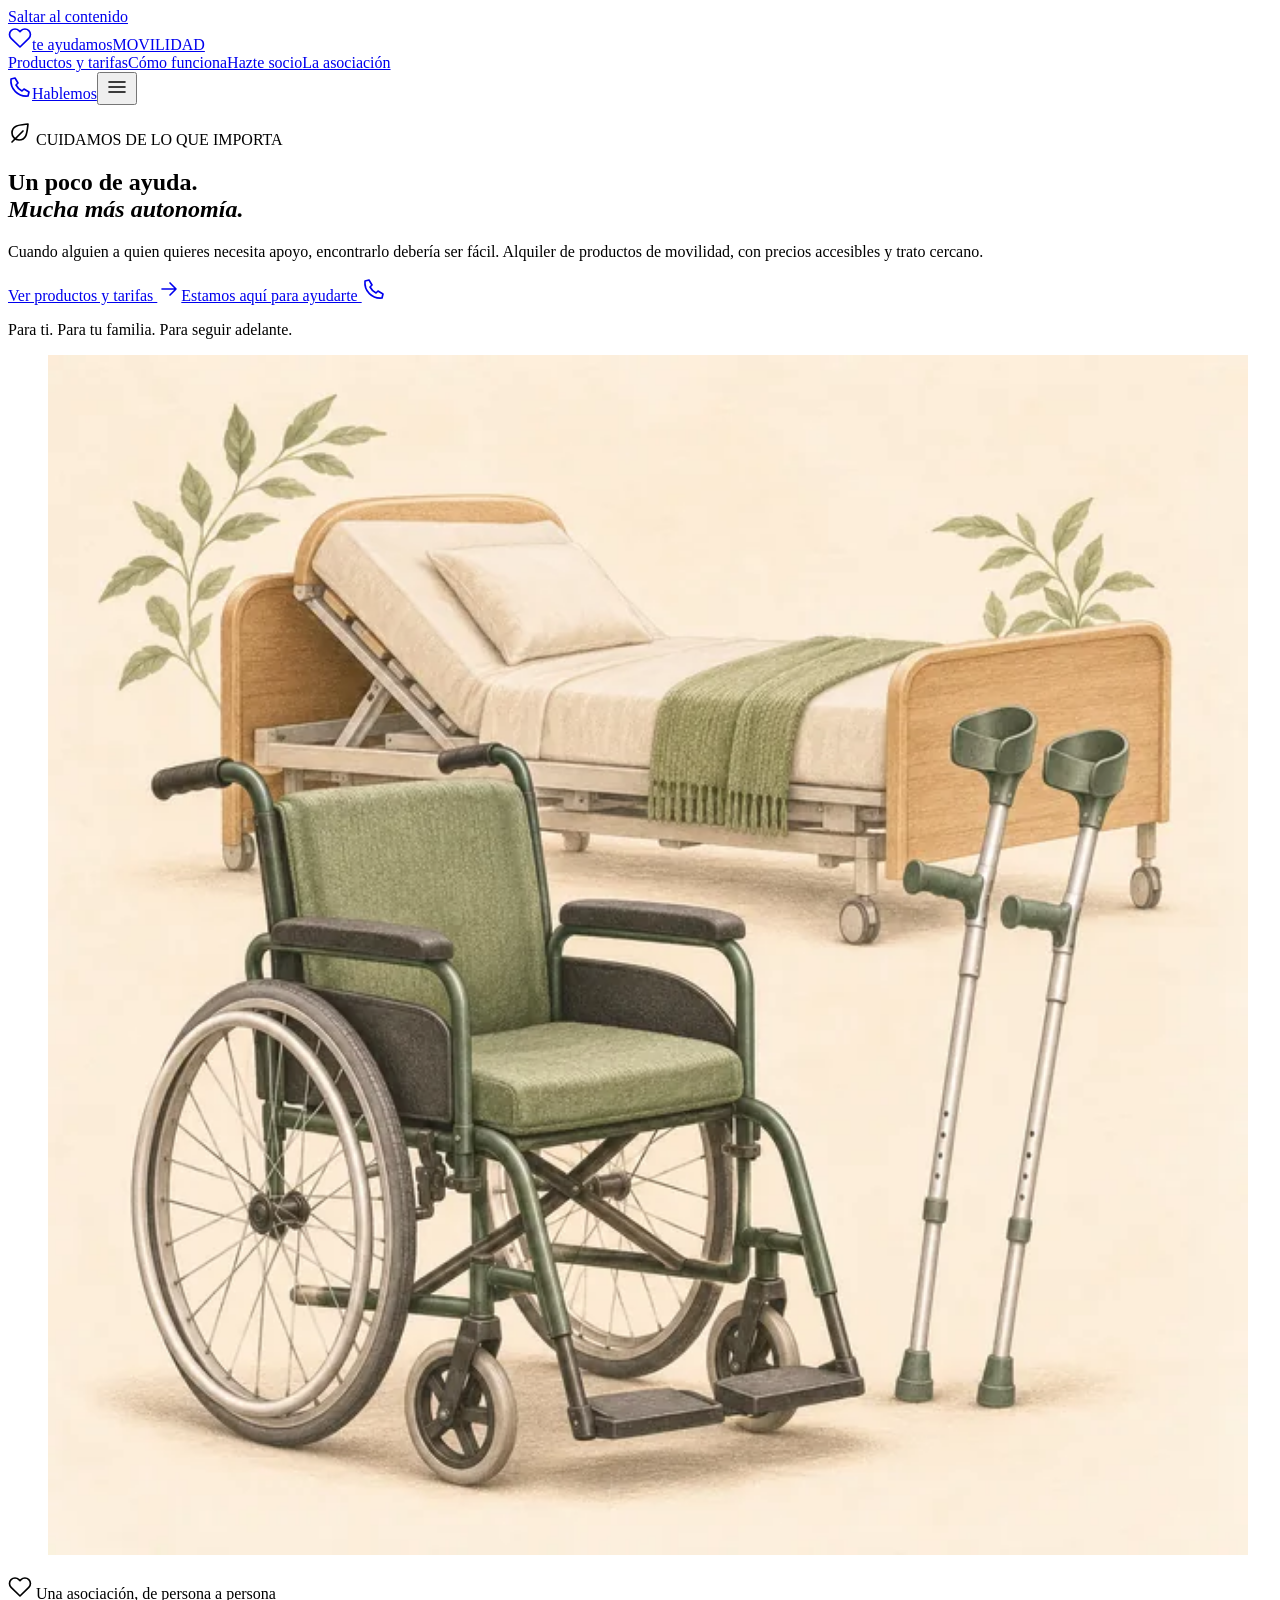
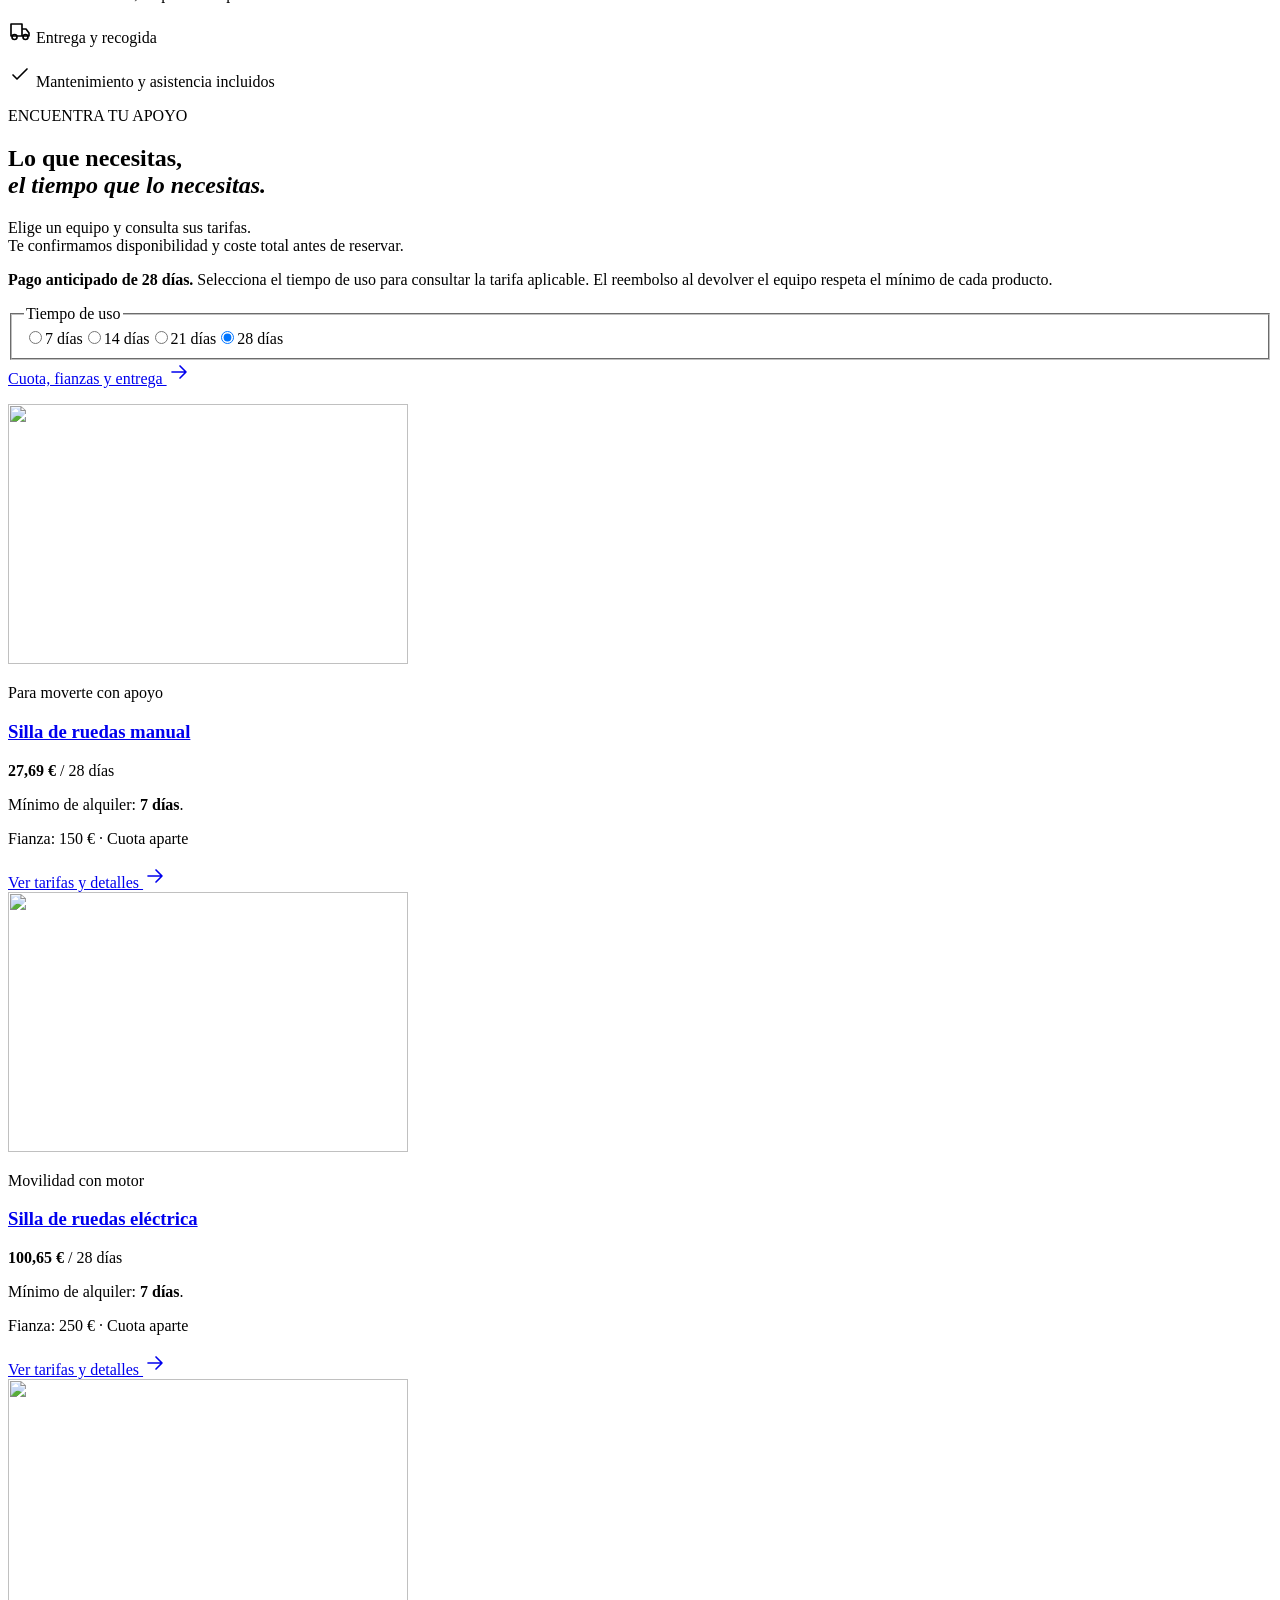
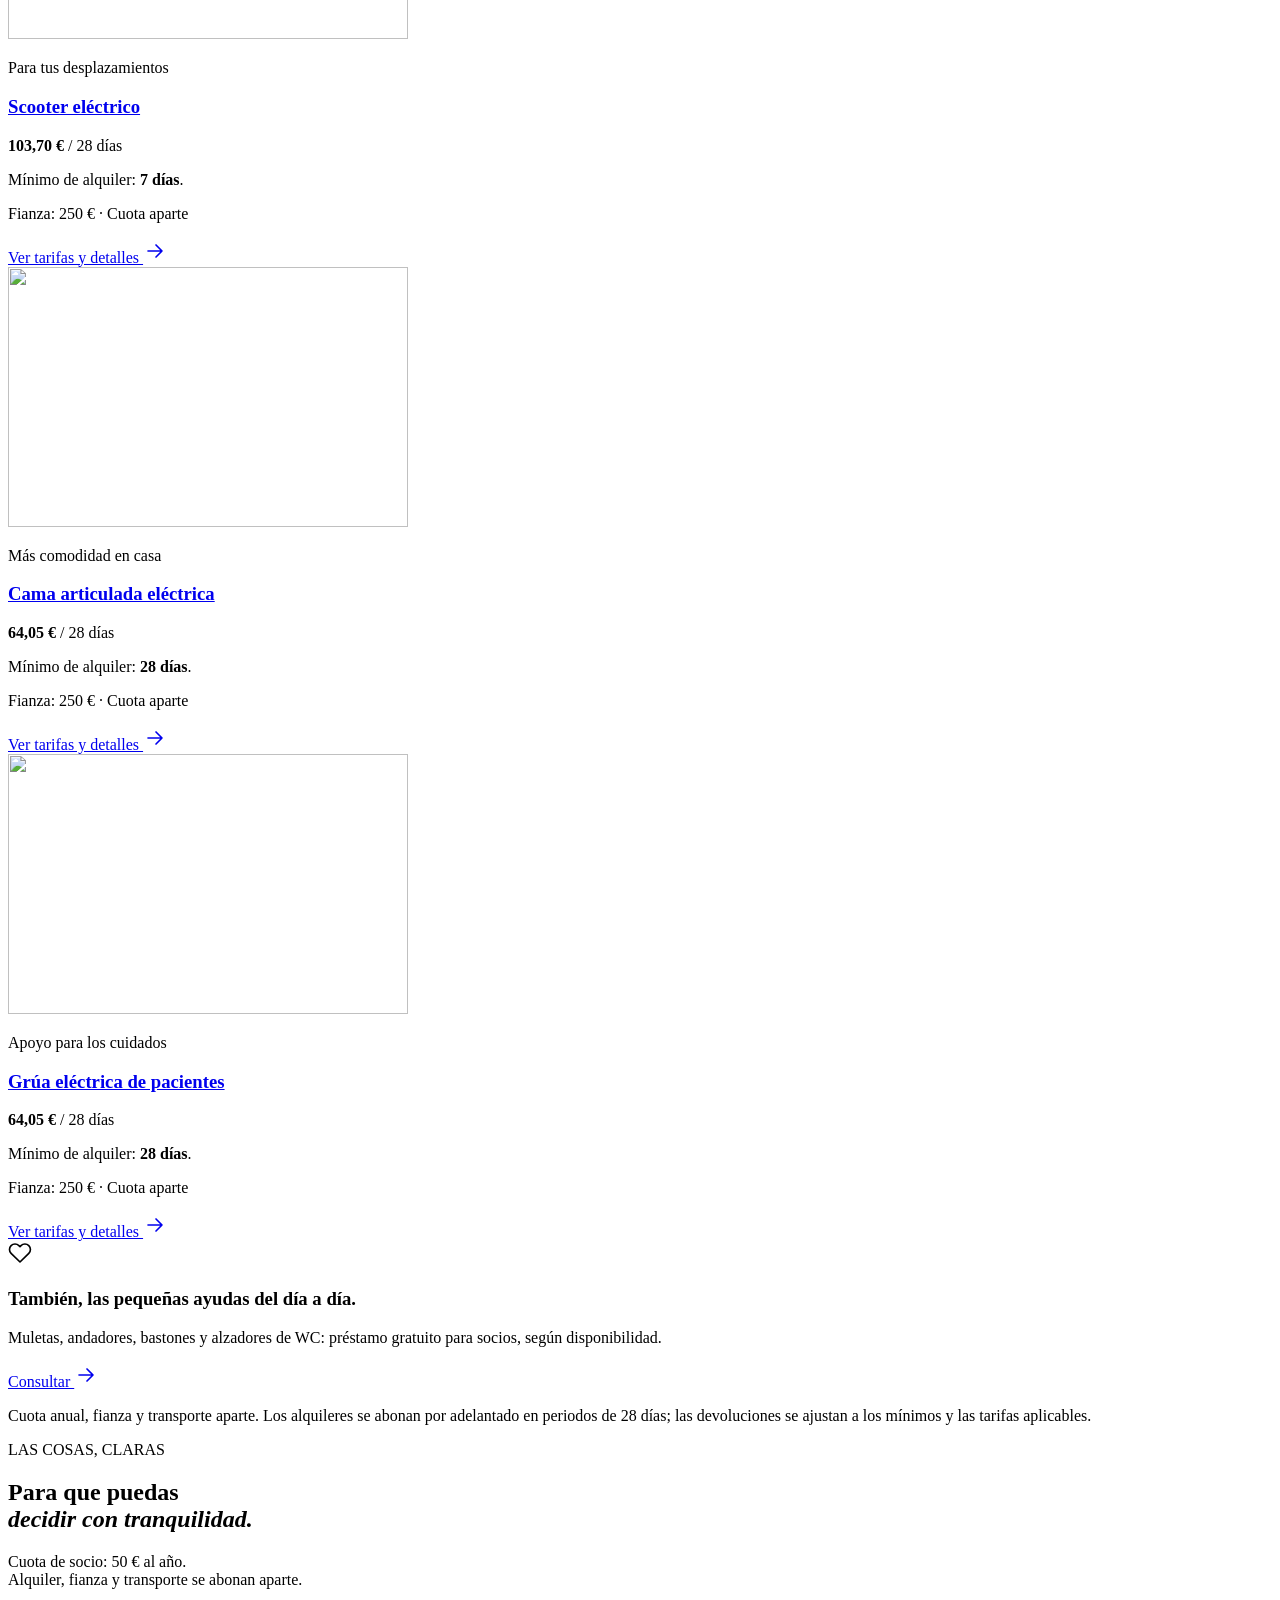
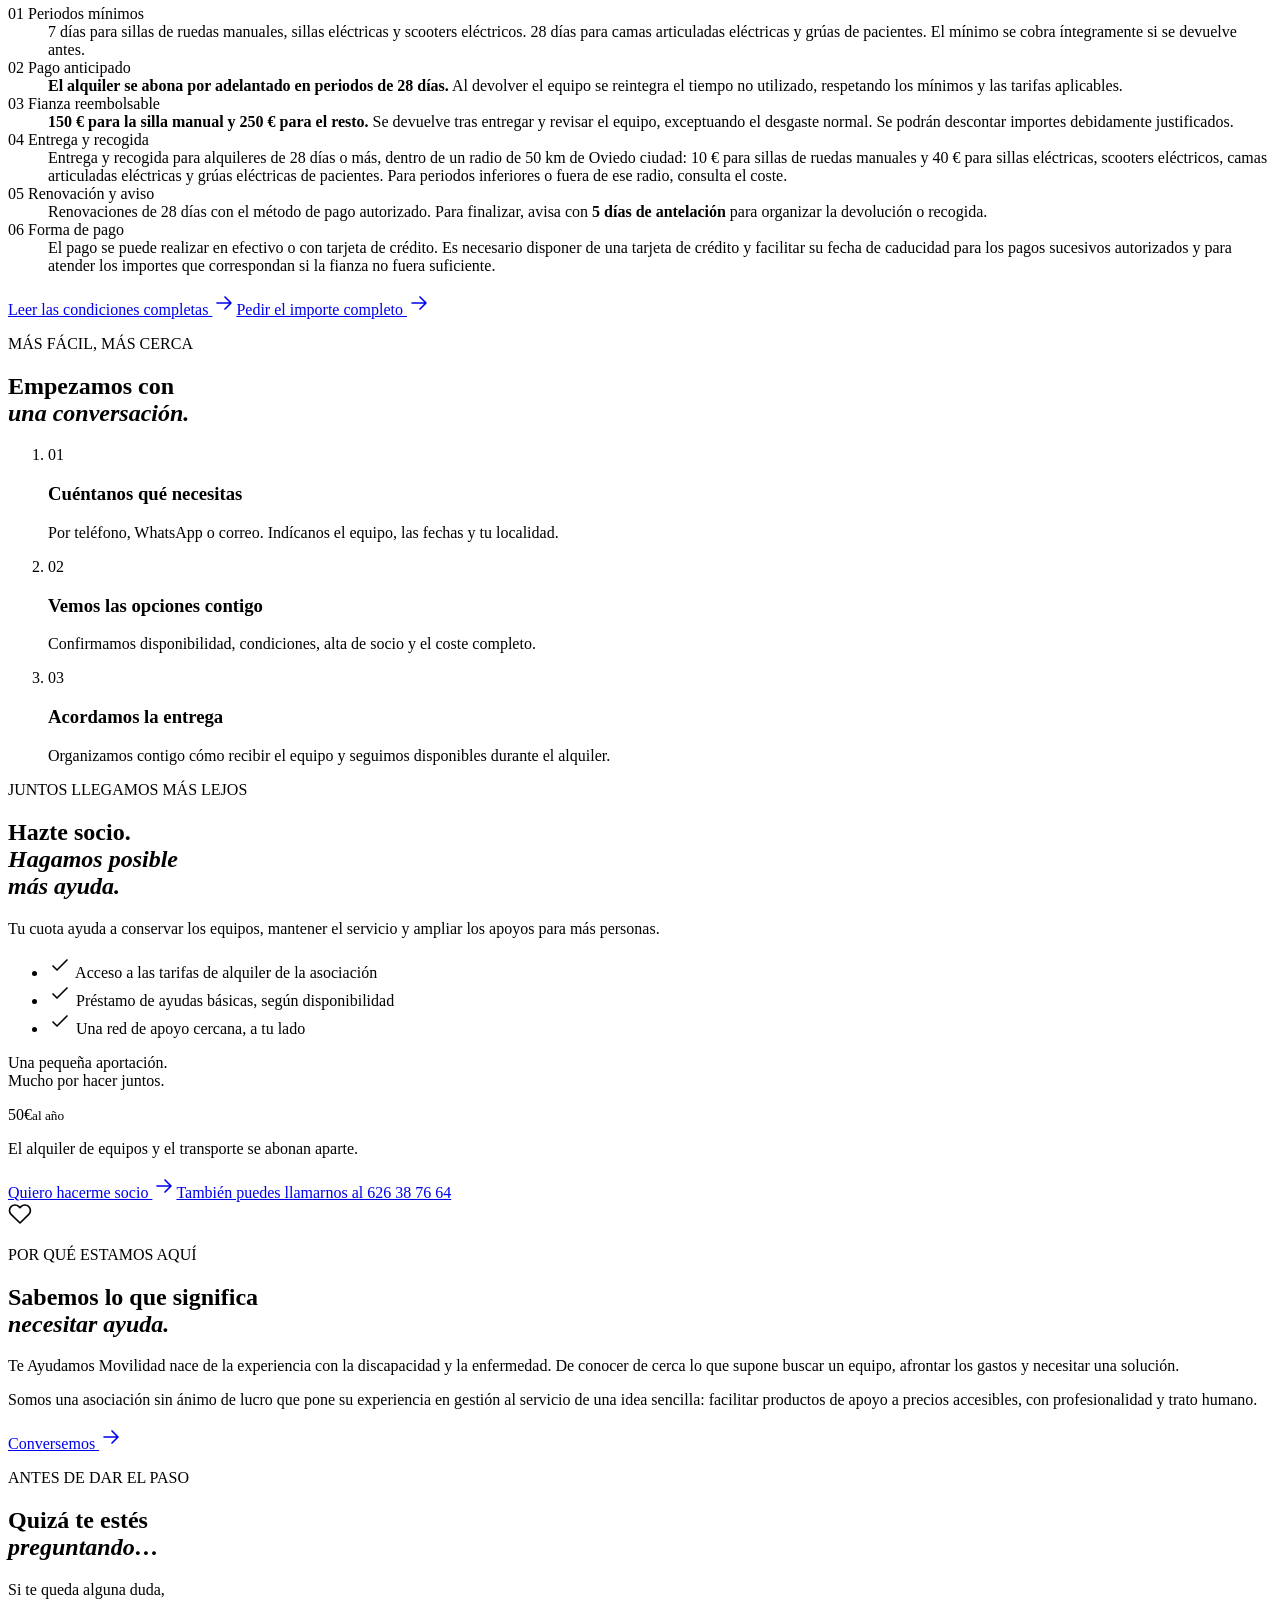
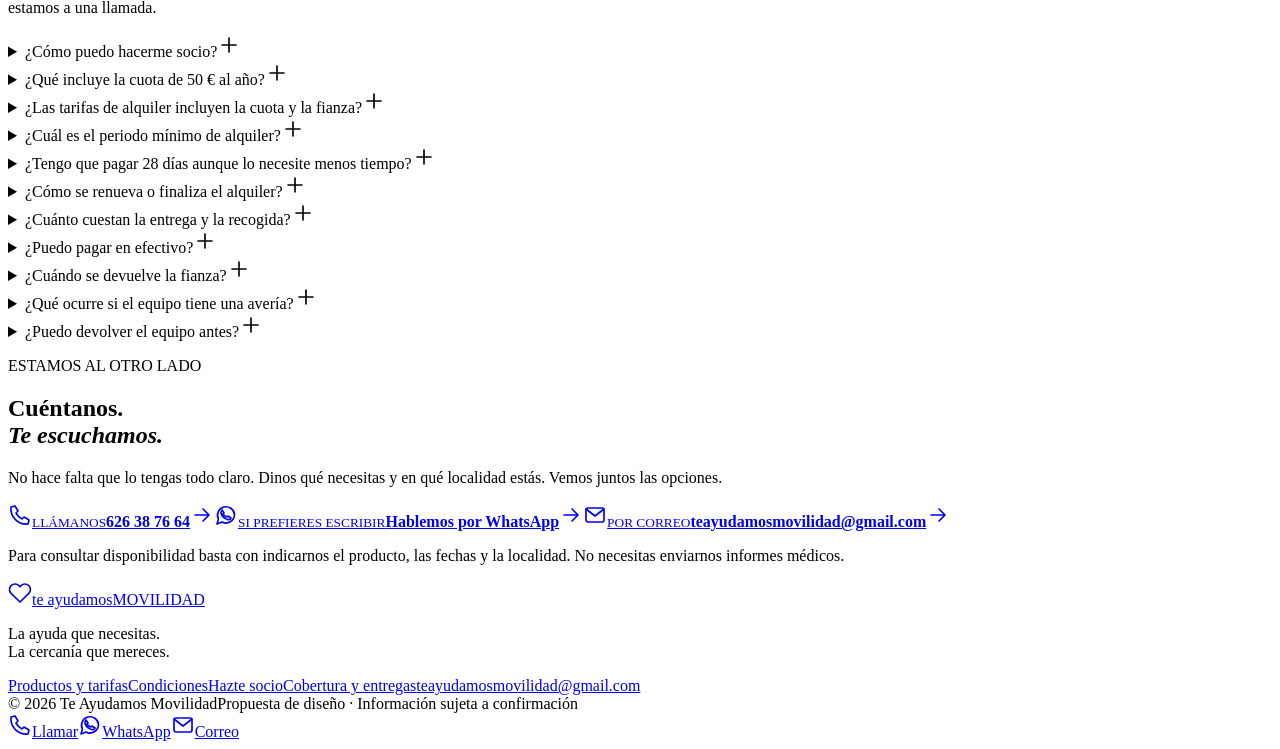
==== index.html @ fe749e63 "Publicar demo de diseño para revisión del cliente" ====
<!doctype html><html lang="es"><head><meta charset="utf-8"><meta name="viewport" content="width=device-width, initial-scale=1"><title>Alquiler de sillas de ruedas y productos de apoyo | Te Ayudamos Movilidad</title><meta name="description" content="Alquiler de sillas de ruedas, camas articuladas, scooters y grúas. Consulta tarifas, fianzas y cuota de socio. Atención por teléfono, WhatsApp y correo."><meta name="robots" content="noindex, nofollow"><meta name="theme-color" content="#214e41"><link rel="canonical" href="https://salvareyes.github.io/te-ayudamos-movilidad-demo/"><meta property="og:type" content="website"><meta property="og:locale" content="es_ES"><meta property="og:site_name" content="Te Ayudamos Movilidad"><meta property="og:title" content="Alquiler de sillas de ruedas y productos de apoyo | Te Ayudamos Movilidad"><meta property="og:description" content="Alquiler de sillas de ruedas, camas articuladas, scooters y grúas. Consulta tarifas, fianzas y cuota de socio. Atención por teléfono, WhatsApp y correo."><meta property="og:url" content="https://salvareyes.github.io/te-ayudamos-movilidad-demo/"><meta property="og:image" content="https://salvareyes.github.io/te-ayudamos-movilidad-demo/assets/apoyos-editorial.webp"><meta property="og:image:alt" content="Silla de ruedas manual junto a unas muletas y una cama articulada."><meta name="twitter:card" content="summary_large_image"><link rel="icon" href="/te-ayudamos-movilidad-demo/assets/favicon.svg" type="image/svg+xml"><link rel="preload" href="/te-ayudamos-movilidad-demo/assets/dm-sans-latin.woff2" as="font" type="font/woff2" crossorigin><link rel="stylesheet" href="/te-ayudamos-movilidad-demo/styles.css"><script type="application/ld+json">{"@context":"https://schema.org","@type":"Organization","@id":"https://salvareyes.github.io/te-ayudamos-movilidad-demo/#organizacion","name":"Te Ayudamos Movilidad","url":"https://salvareyes.github.io/te-ayudamos-movilidad-demo","telephone":"+34626387664","email":"teayudamosmovilidad@gmail.com"}</script><script src="/te-ayudamos-movilidad-demo/app.js" defer></script></head><body><a class="skip-link" href="#contenido">Saltar al contenido</a><header class="site-header"><div class="wrap header-inner"><a class="brand" href="/te-ayudamos-movilidad-demo/" aria-label="Te Ayudamos Movilidad, inicio"><span class="brand-symbol"><svg class="icon " width="24" height="24" viewBox="0 0 24 24" fill="none" stroke="currentColor" stroke-width="1.65" stroke-linecap="round" stroke-linejoin="round" aria-hidden="true"><path d="M20.8 4.6a5.5 5.5 0 0 0-7.8 0L12 5.7l-1.1-1.1a5.5 5.5 0 0 0-7.8 7.8L12 21l8.8-8.6a5.5 5.5 0 0 0 0-7.8Z"/></svg></span><span>te ayudamos<span class="brand-sub">MOVILIDAD</span></span></a><nav class="main-nav" id="menu-principal" aria-label="Navegación principal"><a href="/te-ayudamos-movilidad-demo/#tarifas">Productos y tarifas</a><a href="/te-ayudamos-movilidad-demo/#como-funciona">Cómo funciona</a><a href="/te-ayudamos-movilidad-demo/#socios">Hazte socio</a><a href="/te-ayudamos-movilidad-demo/#nosotros">La asociación</a></nav><a class="header-contact" href="tel:+34626387664" aria-label="Llamar al 626 38 76 64"><svg class="icon " width="24" height="24" viewBox="0 0 24 24" fill="none" stroke="currentColor" stroke-width="1.65" stroke-linecap="round" stroke-linejoin="round" aria-hidden="true"><path d="m7 3 3 5-2 2a14 14 0 0 0 6 6l2-2 5 3-1 4C10 22 2 14 3 4z"/></svg><span>Hablemos</span></a><button class="menu-toggle" aria-expanded="false" aria-controls="menu-principal" aria-label="Abrir menú"><svg class="icon " width="24" height="24" viewBox="0 0 24 24" fill="none" stroke="currentColor" stroke-width="1.65" stroke-linecap="round" stroke-linejoin="round" aria-hidden="true"><path d="M4 7h16M4 12h16M4 17h16"/></svg></button></div></header><main id="contenido"><section class="hero"><div class="wrap hero-inner"><div class="hero-copy"><p class="eyebrow"><svg class="icon " width="24" height="24" viewBox="0 0 24 24" fill="none" stroke="currentColor" stroke-width="1.65" stroke-linecap="round" stroke-linejoin="round" aria-hidden="true"><path d="M20 3c-1 8-1 16-9 16a7 7 0 0 1-7-7C4 4 12 4 20 3Z"/><path d="m4 21 11-11"/></svg> CUIDAMOS DE LO QUE IMPORTA</p><h1>Un poco de ayuda.<br><em>Mucha más autonomía.</em></h1><p class="hero-description">Cuando alguien a quien quieres necesita apoyo, encontrarlo debería ser fácil. Alquiler de productos de movilidad, con precios accesibles y trato cercano.</p><div class="hero-actions"><a class="button primary" href="#tarifas">Ver productos y tarifas <svg class="icon " width="24" height="24" viewBox="0 0 24 24" fill="none" stroke="currentColor" stroke-width="1.65" stroke-linecap="round" stroke-linejoin="round" aria-hidden="true"><path d="M5 12h14m-6-6 6 6-6 6"/></svg></a><a class="text-link" href="#contacto">Estamos aquí para ayudarte <svg class="icon " width="24" height="24" viewBox="0 0 24 24" fill="none" stroke="currentColor" stroke-width="1.65" stroke-linecap="round" stroke-linejoin="round" aria-hidden="true"><path d="m7 3 3 5-2 2a14 14 0 0 0 6 6l2-2 5 3-1 4C10 22 2 14 3 4z"/></svg></a></div><p class="hero-small">Para ti. Para tu familia. Para seguir adelante.</p></div><figure class="hero-figure"><img class="hero-photo hero-equipment" src="/te-ayudamos-movilidad-demo/assets/apoyos-editorial.webp" srcset="/assets/apoyos-editorial-640.webp 640w, /assets/apoyos-editorial.webp 1200w" sizes="(min-width: 900px) 46vw, 100vw" alt="Silla de ruedas manual junto a unas muletas y una cama articulada." width="1200" height="1200" fetchpriority="high"></figure></div></section><div class="trust-strip wrap"><p><svg class="icon " width="24" height="24" viewBox="0 0 24 24" fill="none" stroke="currentColor" stroke-width="1.65" stroke-linecap="round" stroke-linejoin="round" aria-hidden="true"><path d="M20.8 4.6a5.5 5.5 0 0 0-7.8 0L12 5.7l-1.1-1.1a5.5 5.5 0 0 0-7.8 7.8L12 21l8.8-8.6a5.5 5.5 0 0 0 0-7.8Z"/></svg> Una asociación, de persona a persona</p><p><svg class="icon " width="24" height="24" viewBox="0 0 24 24" fill="none" stroke="currentColor" stroke-width="1.65" stroke-linecap="round" stroke-linejoin="round" aria-hidden="true"><path d="M3 5h11v12H3zm11 5h4l3 4v3h-7"/><circle cx="6.5" cy="18" r="2.5"/><circle cx="17.5" cy="18" r="2.5"/></svg> Entrega y recogida</p><p><svg class="icon " width="24" height="24" viewBox="0 0 24 24" fill="none" stroke="currentColor" stroke-width="1.65" stroke-linecap="round" stroke-linejoin="round" aria-hidden="true"><path d="m5 12 4 4L19 6"/></svg> Mantenimiento y asistencia incluidos</p></div>
<section id="tarifas" class="catalog-section section"><div class="wrap"><div class="section-heading"><div><p class="eyebrow">ENCUENTRA TU APOYO</p><h2>Lo que necesitas,<br><em>el tiempo que lo necesitas.</em></h2></div><p>Elige un equipo y consulta sus tarifas.<br>Te confirmamos disponibilidad y coste total antes de reservar.</p></div><p class="rental-billing-notice"><strong>Pago anticipado de 28 días.</strong> Selecciona el tiempo de uso para consultar la tarifa aplicable. El reembolso al devolver el equipo respeta el mínimo de cada producto.</p><div class="pricing-tools"><fieldset class="period-picker"><legend>Tiempo de uso</legend><div class="period-options"><label><input type="radio" name="period" value="7" ><span>7 días</span></label><label><input type="radio" name="period" value="14" ><span>14 días</span></label><label><input type="radio" name="period" value="21" ><span>21 días</span></label><label><input type="radio" name="period" value="28" checked><span>28 días</span></label></div></fieldset><a href="#condiciones" class="text-link conditions-link">Cuota, fianzas y entrega <svg class="icon " width="24" height="24" viewBox="0 0 24 24" fill="none" stroke="currentColor" stroke-width="1.65" stroke-linecap="round" stroke-linejoin="round" aria-hidden="true"><path d="M5 12h14m-6-6 6 6-6 6"/></svg></a></div><p id="price-status" class="sr-only" aria-live="polite" aria-atomic="true"></p><div class="product-grid"><article class="product-card"><a class="product-image" href="/te-ayudamos-movilidad-demo/alquiler-silla-ruedas-manual/" tabindex="-1" aria-hidden="true"><img src="/te-ayudamos-movilidad-demo/assets/silla-manual.svg" alt="" width="400" height="260" loading="lazy"></a><div class="product-info"><p class="product-category">Para moverte con apoyo</p><h3><a href="/te-ayudamos-movilidad-demo/alquiler-silla-ruedas-manual/">Silla de ruedas manual</a></h3><p class="product-price"><strong data-price="alquiler-silla-ruedas-manual">27,69 €</strong><span data-period-label="alquiler-silla-ruedas-manual"> / 28 días</span></p><p class="product-advance" data-advance="alquiler-silla-ruedas-manual" hidden>Anticipo: 27,69 € por 28 días.</p><p class="product-minimum">Mínimo de alquiler: <strong>7 días</strong>.</p><p class="deposit">Fianza: 150 € <span aria-hidden="true">·</span> Cuota aparte</p><a class="product-link" href="/te-ayudamos-movilidad-demo/alquiler-silla-ruedas-manual/">Ver tarifas y detalles <svg class="icon " width="24" height="24" viewBox="0 0 24 24" fill="none" stroke="currentColor" stroke-width="1.65" stroke-linecap="round" stroke-linejoin="round" aria-hidden="true"><path d="M5 12h14m-6-6 6 6-6 6"/></svg></a></div></article><article class="product-card"><a class="product-image" href="/te-ayudamos-movilidad-demo/alquiler-silla-ruedas-electrica/" tabindex="-1" aria-hidden="true"><img src="/te-ayudamos-movilidad-demo/assets/silla-electrica.svg" alt="" width="400" height="260" loading="lazy"></a><div class="product-info"><p class="product-category">Movilidad con motor</p><h3><a href="/te-ayudamos-movilidad-demo/alquiler-silla-ruedas-electrica/">Silla de ruedas eléctrica</a></h3><p class="product-price"><strong data-price="alquiler-silla-ruedas-electrica">100,65 €</strong><span data-period-label="alquiler-silla-ruedas-electrica"> / 28 días</span></p><p class="product-advance" data-advance="alquiler-silla-ruedas-electrica" hidden>Anticipo: 100,65 € por 28 días.</p><p class="product-minimum">Mínimo de alquiler: <strong>7 días</strong>.</p><p class="deposit">Fianza: 250 € <span aria-hidden="true">·</span> Cuota aparte</p><a class="product-link" href="/te-ayudamos-movilidad-demo/alquiler-silla-ruedas-electrica/">Ver tarifas y detalles <svg class="icon " width="24" height="24" viewBox="0 0 24 24" fill="none" stroke="currentColor" stroke-width="1.65" stroke-linecap="round" stroke-linejoin="round" aria-hidden="true"><path d="M5 12h14m-6-6 6 6-6 6"/></svg></a></div></article><article class="product-card"><a class="product-image" href="/te-ayudamos-movilidad-demo/alquiler-scooter-electrico/" tabindex="-1" aria-hidden="true"><img src="/te-ayudamos-movilidad-demo/assets/scooter.svg" alt="" width="400" height="260" loading="lazy"></a><div class="product-info"><p class="product-category">Para tus desplazamientos</p><h3><a href="/te-ayudamos-movilidad-demo/alquiler-scooter-electrico/">Scooter eléctrico</a></h3><p class="product-price"><strong data-price="alquiler-scooter-electrico">103,70 €</strong><span data-period-label="alquiler-scooter-electrico"> / 28 días</span></p><p class="product-advance" data-advance="alquiler-scooter-electrico" hidden>Anticipo: 103,70 € por 28 días.</p><p class="product-minimum">Mínimo de alquiler: <strong>7 días</strong>.</p><p class="deposit">Fianza: 250 € <span aria-hidden="true">·</span> Cuota aparte</p><a class="product-link" href="/te-ayudamos-movilidad-demo/alquiler-scooter-electrico/">Ver tarifas y detalles <svg class="icon " width="24" height="24" viewBox="0 0 24 24" fill="none" stroke="currentColor" stroke-width="1.65" stroke-linecap="round" stroke-linejoin="round" aria-hidden="true"><path d="M5 12h14m-6-6 6 6-6 6"/></svg></a></div></article><article class="product-card"><a class="product-image" href="/te-ayudamos-movilidad-demo/alquiler-cama-articulada/" tabindex="-1" aria-hidden="true"><img src="/te-ayudamos-movilidad-demo/assets/cama.svg" alt="" width="400" height="260" loading="lazy"></a><div class="product-info"><p class="product-category">Más comodidad en casa</p><h3><a href="/te-ayudamos-movilidad-demo/alquiler-cama-articulada/">Cama articulada eléctrica</a></h3><p class="product-price"><strong data-price="alquiler-cama-articulada">64,05 €</strong><span data-period-label="alquiler-cama-articulada"> / 28 días</span></p><p class="product-advance" data-advance="alquiler-cama-articulada" hidden>Anticipo: 64,05 € por 28 días.</p><p class="product-minimum">Mínimo de alquiler: <strong>28 días</strong>.</p><p class="deposit">Fianza: 250 € <span aria-hidden="true">·</span> Cuota aparte</p><a class="product-link" href="/te-ayudamos-movilidad-demo/alquiler-cama-articulada/">Ver tarifas y detalles <svg class="icon " width="24" height="24" viewBox="0 0 24 24" fill="none" stroke="currentColor" stroke-width="1.65" stroke-linecap="round" stroke-linejoin="round" aria-hidden="true"><path d="M5 12h14m-6-6 6 6-6 6"/></svg></a></div></article><article class="product-card"><a class="product-image" href="/te-ayudamos-movilidad-demo/alquiler-grua-pacientes/" tabindex="-1" aria-hidden="true"><img src="/te-ayudamos-movilidad-demo/assets/grua.svg" alt="" width="400" height="260" loading="lazy"></a><div class="product-info"><p class="product-category">Apoyo para los cuidados</p><h3><a href="/te-ayudamos-movilidad-demo/alquiler-grua-pacientes/">Grúa eléctrica de pacientes</a></h3><p class="product-price"><strong data-price="alquiler-grua-pacientes">64,05 €</strong><span data-period-label="alquiler-grua-pacientes"> / 28 días</span></p><p class="product-advance" data-advance="alquiler-grua-pacientes" hidden>Anticipo: 64,05 € por 28 días.</p><p class="product-minimum">Mínimo de alquiler: <strong>28 días</strong>.</p><p class="deposit">Fianza: 250 € <span aria-hidden="true">·</span> Cuota aparte</p><a class="product-link" href="/te-ayudamos-movilidad-demo/alquiler-grua-pacientes/">Ver tarifas y detalles <svg class="icon " width="24" height="24" viewBox="0 0 24 24" fill="none" stroke="currentColor" stroke-width="1.65" stroke-linecap="round" stroke-linejoin="round" aria-hidden="true"><path d="M5 12h14m-6-6 6 6-6 6"/></svg></a></div></article></div><div class="basic-aids"><span class="basic-icon"><svg class="icon " width="24" height="24" viewBox="0 0 24 24" fill="none" stroke="currentColor" stroke-width="1.65" stroke-linecap="round" stroke-linejoin="round" aria-hidden="true"><path d="M20.8 4.6a5.5 5.5 0 0 0-7.8 0L12 5.7l-1.1-1.1a5.5 5.5 0 0 0-7.8 7.8L12 21l8.8-8.6a5.5 5.5 0 0 0 0-7.8Z"/></svg></span><div><h3>También, las pequeñas ayudas del día a día.</h3><p>Muletas, andadores, bastones y alzadores de WC: préstamo gratuito para socios, según disponibilidad.</p></div><a href="https://wa.me/34626387664?text=Hola%2C%20me%20gustar%C3%ADa%20consultar%20el%20pr%C3%A9stamo%20de%20ayudas%20b%C3%A1sicas%20para%20socios." target="_blank" rel="noopener noreferrer">Consultar <svg class="icon " width="24" height="24" viewBox="0 0 24 24" fill="none" stroke="currentColor" stroke-width="1.65" stroke-linecap="round" stroke-linejoin="round" aria-hidden="true"><path d="M5 12h14m-6-6 6 6-6 6"/></svg></a></div><p class="catalog-note">Cuota anual, fianza y transporte aparte. Los alquileres se abonan por adelantado en periodos de 28 días; las devoluciones se ajustan a los mínimos y las tarifas aplicables.</p><noscript><p class="notice">Se muestra el anticipo de 28 días. Consulta las duraciones admitidas y los mínimos en cada ficha.</p></noscript></div></section>
<section id="condiciones" class="conditions-section section"><div class="wrap"><div class="section-heading"><div><p class="eyebrow">LAS COSAS, CLARAS</p><h2>Para que puedas<br><em>decidir con tranquilidad.</em></h2></div><p>Cuota de socio: 50 € al año.<br>Alquiler, fianza y transporte se abonan aparte.</p></div><dl class="condition-list"><div><dt><span>01</span> Periodos mínimos</dt><dd>7 días para sillas de ruedas manuales, sillas eléctricas y scooters eléctricos. 28 días para camas articuladas eléctricas y grúas de pacientes. El mínimo se cobra íntegramente si se devuelve antes.</dd></div><div><dt><span>02</span> Pago anticipado</dt><dd><strong>El alquiler se abona por adelantado en periodos de 28 días.</strong> Al devolver el equipo se reintegra el tiempo no utilizado, respetando los mínimos y las tarifas aplicables.</dd></div><div><dt><span>03</span> Fianza reembolsable</dt><dd><strong>150 € para la silla manual y 250 € para el resto.</strong> Se devuelve tras entregar y revisar el equipo, exceptuando el desgaste normal. Se podrán descontar importes debidamente justificados.</dd></div><div><dt><span>04</span> Entrega y recogida</dt><dd>Entrega y recogida para alquileres de 28 días o más, dentro de un radio de 50 km de Oviedo ciudad: 10 € para sillas de ruedas manuales y 40 € para sillas eléctricas, scooters eléctricos, camas articuladas eléctricas y grúas eléctricas de pacientes. Para periodos inferiores o fuera de ese radio, consulta el coste.</dd></div><div><dt><span>05</span> Renovación y aviso</dt><dd>Renovaciones de 28 días con el método de pago autorizado. Para finalizar, avisa con <strong>5 días de antelación</strong> para organizar la devolución o recogida.</dd></div><div><dt><span>06</span> Forma de pago</dt><dd>El pago se puede realizar en efectivo o con tarjeta de crédito. Es necesario disponer de una tarjeta de crédito y facilitar su fecha de caducidad para los pagos sucesivos autorizados y para atender los importes que correspondan si la fianza no fuera suficiente.</dd></div></dl><div class="conditions-actions"><a class="button primary" href="/te-ayudamos-movilidad-demo/condiciones-de-alquiler/">Leer las condiciones completas <svg class="icon " width="24" height="24" viewBox="0 0 24 24" fill="none" stroke="currentColor" stroke-width="1.65" stroke-linecap="round" stroke-linejoin="round" aria-hidden="true"><path d="M5 12h14m-6-6 6 6-6 6"/></svg></a><a class="text-link" href="https://wa.me/34626387664?text=Hola%2C%20quisiera%20conocer%20el%20coste%20total%20del%20alquiler%2C%20incluyendo%20anticipo%2C%20cuota%2C%20fianza%20y%20transporte." target="_blank" rel="noopener noreferrer">Pedir el importe completo <svg class="icon " width="24" height="24" viewBox="0 0 24 24" fill="none" stroke="currentColor" stroke-width="1.65" stroke-linecap="round" stroke-linejoin="round" aria-hidden="true"><path d="M5 12h14m-6-6 6 6-6 6"/></svg></a></div></div></section>
<section id="como-funciona" class="steps-section section"><div class="wrap"><p class="eyebrow">MÁS FÁCIL, MÁS CERCA</p><h2>Empezamos con<br><em>una conversación.</em></h2><ol class="steps-grid"><li><span class="step-number">01</span><h3>Cuéntanos qué necesitas</h3><p>Por teléfono, WhatsApp o correo. Indícanos el equipo, las fechas y tu localidad.</p></li><li><span class="step-number">02</span><h3>Vemos las opciones contigo</h3><p>Confirmamos disponibilidad, condiciones, alta de socio y el coste completo.</p></li><li><span class="step-number">03</span><h3>Acordamos la entrega</h3><p>Organizamos contigo cómo recibir el equipo y seguimos disponibles durante el alquiler.</p></li></ol></div></section>
<section id="socios" class="membership-section section"><div class="wrap membership-inner"><div class="membership-copy"><p class="eyebrow">JUNTOS LLEGAMOS MÁS LEJOS</p><h2>Hazte socio.<br><em>Hagamos posible<br>más ayuda.</em></h2><p>Tu cuota ayuda a conservar los equipos, mantener el servicio y ampliar los apoyos para más personas.</p><ul class="check-list"><li><svg class="icon " width="24" height="24" viewBox="0 0 24 24" fill="none" stroke="currentColor" stroke-width="1.65" stroke-linecap="round" stroke-linejoin="round" aria-hidden="true"><path d="m5 12 4 4L19 6"/></svg> Acceso a las tarifas de alquiler de la asociación</li><li><svg class="icon " width="24" height="24" viewBox="0 0 24 24" fill="none" stroke="currentColor" stroke-width="1.65" stroke-linecap="round" stroke-linejoin="round" aria-hidden="true"><path d="m5 12 4 4L19 6"/></svg> Préstamo de ayudas básicas, según disponibilidad</li><li><svg class="icon " width="24" height="24" viewBox="0 0 24 24" fill="none" stroke="currentColor" stroke-width="1.65" stroke-linecap="round" stroke-linejoin="round" aria-hidden="true"><path d="m5 12 4 4L19 6"/></svg> Una red de apoyo cercana, a tu lado</li></ul></div><div class="membership-card"><p>Una pequeña aportación.<br>Mucho por hacer juntos.</p><div class="membership-price">50<span>€</span><small>al año</small></div><p>El alquiler de equipos y el transporte se abonan aparte.</p><a class="button primary" href="https://wa.me/34626387664?text=Hola%2C%20me%20gustar%C3%ADa%20hacerme%20socio%20de%20Te%20Ayudamos%20Movilidad.%20%C2%BFPod%C3%A9is%20explicarme%20c%C3%B3mo%20darme%20de%20alta%3F" target="_blank" rel="noopener noreferrer">Quiero hacerme socio <svg class="icon " width="24" height="24" viewBox="0 0 24 24" fill="none" stroke="currentColor" stroke-width="1.65" stroke-linecap="round" stroke-linejoin="round" aria-hidden="true"><path d="M5 12h14m-6-6 6 6-6 6"/></svg></a><a class="membership-call" href="tel:+34626387664">También puedes llamarnos al 626 38 76 64</a></div></div></section>
<section id="nosotros" class="about-section section"><div class="wrap about-inner"><div class="about-mark" aria-hidden="true"><svg class="icon " width="24" height="24" viewBox="0 0 24 24" fill="none" stroke="currentColor" stroke-width="1.65" stroke-linecap="round" stroke-linejoin="round" aria-hidden="true"><path d="M20.8 4.6a5.5 5.5 0 0 0-7.8 0L12 5.7l-1.1-1.1a5.5 5.5 0 0 0-7.8 7.8L12 21l8.8-8.6a5.5 5.5 0 0 0 0-7.8Z"/></svg></div><div><p class="eyebrow">POR QUÉ ESTAMOS AQUÍ</p><h2>Sabemos lo que significa<br><em>necesitar ayuda.</em></h2><p>Te Ayudamos Movilidad nace de la experiencia con la discapacidad y la enfermedad. De conocer de cerca lo que supone buscar un equipo, afrontar los gastos y necesitar una solución.</p><p>Somos una asociación sin ánimo de lucro que pone su experiencia en gestión al servicio de una idea sencilla: facilitar productos de apoyo a precios accesibles, con profesionalidad y trato humano.</p><a class="text-link" href="#contacto">Conversemos <svg class="icon " width="24" height="24" viewBox="0 0 24 24" fill="none" stroke="currentColor" stroke-width="1.65" stroke-linecap="round" stroke-linejoin="round" aria-hidden="true"><path d="M5 12h14m-6-6 6 6-6 6"/></svg></a></div></div></section>
<section class="faq-section section" id="preguntas"><div class="wrap faq-inner"><div><p class="eyebrow">ANTES DE DAR EL PASO</p><h2>Quizá te estés<br><em>preguntando…</em></h2><p>Si te queda alguna duda,<br>estamos a una llamada.</p></div><div class="faq-list"><details><summary>¿Cómo puedo hacerme socio?<svg class="icon " width="24" height="24" viewBox="0 0 24 24" fill="none" stroke="currentColor" stroke-width="1.65" stroke-linecap="round" stroke-linejoin="round" aria-hidden="true"><path d="M12 5v14M5 12h14"/></svg></summary><p>Llámanos, escríbenos por WhatsApp o envíanos un correo. Te explicaremos los pasos para darte de alta. La cuota publicada es de 50 € al año. El alta y el alquiler se gestionan directamente con la asociación.</p></details><details><summary>¿Qué incluye la cuota de 50 € al año?<svg class="icon " width="24" height="24" viewBox="0 0 24 24" fill="none" stroke="currentColor" stroke-width="1.65" stroke-linecap="round" stroke-linejoin="round" aria-hidden="true"><path d="M12 5v14M5 12h14"/></svg></summary><p>Permite acceder al alquiler con las tarifas de la asociación y al préstamo gratuito de ayudas básicas, como muletas, andadores, bastones y alzadores de WC, según disponibilidad. El alquiler de los equipos del catálogo se abona aparte.</p></details><details><summary>¿Las tarifas de alquiler incluyen la cuota y la fianza?<svg class="icon " width="24" height="24" viewBox="0 0 24 24" fill="none" stroke="currentColor" stroke-width="1.65" stroke-linecap="round" stroke-linejoin="round" aria-hidden="true"><path d="M12 5v14M5 12h14"/></svg></summary><p>No. La cuota anual de socio, el alquiler y la fianza son conceptos separados. La entrega y la recogida también pueden tener coste. Pide el importe completo antes de confirmar.</p></details><details><summary>¿Cuál es el periodo mínimo de alquiler?<svg class="icon " width="24" height="24" viewBox="0 0 24 24" fill="none" stroke="currentColor" stroke-width="1.65" stroke-linecap="round" stroke-linejoin="round" aria-hidden="true"><path d="M12 5v14M5 12h14"/></svg></summary><p>Sillas de ruedas manuales, sillas eléctricas y scooters eléctricos: 7 días. Camas articuladas eléctricas y grúas de pacientes: 28 días. Si devuelves el equipo antes, el periodo mínimo se cobra íntegramente.</p></details><details><summary>¿Tengo que pagar 28 días aunque lo necesite menos tiempo?<svg class="icon " width="24" height="24" viewBox="0 0 24 24" fill="none" stroke="currentColor" stroke-width="1.65" stroke-linecap="round" stroke-linejoin="round" aria-hidden="true"><path d="M12 5v14M5 12h14"/></svg></summary><p>Todos los alquileres se abonan por adelantado en periodos de 28 días. Si el equipo se devuelve antes de finalizar el periodo abonado, se reintegrará el importe correspondiente al tiempo no utilizado, respetando siempre el periodo mínimo de alquiler y las tarifas aplicables. Así pagas por el tiempo de utilización, con el mínimo establecido para cada equipo.</p></details><details><summary>¿Cómo se renueva o finaliza el alquiler?<svg class="icon " width="24" height="24" viewBox="0 0 24 24" fill="none" stroke="currentColor" stroke-width="1.65" stroke-linecap="round" stroke-linejoin="round" aria-hidden="true"><path d="M12 5v14M5 12h14"/></svg></summary><p>El alquiler se puede renovar por periodos sucesivos de 28 días. Si deseas finalizarlo, avisa a la asociación con 5 días de antelación para organizar la devolución o recogida. Si continúa, se cobra otro periodo mediante el método de pago que hayas autorizado.</p></details><details><summary>¿Cuánto cuestan la entrega y la recogida?<svg class="icon " width="24" height="24" viewBox="0 0 24 24" fill="none" stroke="currentColor" stroke-width="1.65" stroke-linecap="round" stroke-linejoin="round" aria-hidden="true"><path d="M12 5v14M5 12h14"/></svg></summary><p>Para alquileres de 28 días o más, dentro de un radio de 50 km de Oviedo ciudad: 10 € para la silla manual y 40 € para sillas eléctricas, scooters eléctricos, camas articuladas eléctricas y grúas eléctricas. Para periodos inferiores o fuera de ese radio, consulta el coste.</p></details><details><summary>¿Puedo pagar en efectivo?<svg class="icon " width="24" height="24" viewBox="0 0 24 24" fill="none" stroke="currentColor" stroke-width="1.65" stroke-linecap="round" stroke-linejoin="round" aria-hidden="true"><path d="M12 5v14M5 12h14"/></svg></summary><p>El pago se puede realizar en efectivo o con tarjeta de crédito. Es necesario disponer de una tarjeta de crédito y facilitar su fecha de caducidad para los pagos sucesivos autorizados y para atender los importes que correspondan si la fianza no fuera suficiente. El alta y los pagos se gestionan directamente con la asociación.</p></details><details><summary>¿Cuándo se devuelve la fianza?<svg class="icon " width="24" height="24" viewBox="0 0 24 24" fill="none" stroke="currentColor" stroke-width="1.65" stroke-linecap="round" stroke-linejoin="round" aria-hidden="true"><path d="M12 5v14M5 12h14"/></svg></summary><p>La fianza se devolverá una vez entregado y revisado el equipo, siempre que se encuentre en las mismas condiciones en las que fue cedido, exceptuando el desgaste normal derivado de su uso. En caso de daños, pérdida, falta de devolución o incumplimiento de las condiciones, la asociación podrá aplicar la fianza a los importes debidamente justificados, sin perjuicio de otras responsabilidades que pudieran corresponder. El importe correspondiente se abonará en la tarjeta de crédito necesaria para poder alquilar equipos.</p></details><details><summary>¿Qué ocurre si el equipo tiene una avería?<svg class="icon " width="24" height="24" viewBox="0 0 24 24" fill="none" stroke="currentColor" stroke-width="1.65" stroke-linecap="round" stroke-linejoin="round" aria-hidden="true"><path d="M12 5v14M5 12h14"/></svg></summary><p>El alquiler incluye mantenimiento, asistencia técnica y reparación de averías durante el periodo contratado. Si no es posible reparar el equipo, la asociación gestiona su sustitución por otro adecuado. Contacta para comunicar cualquier incidencia.</p></details><details><summary>¿Puedo devolver el equipo antes?<svg class="icon " width="24" height="24" viewBox="0 0 24 24" fill="none" stroke="currentColor" stroke-width="1.65" stroke-linecap="round" stroke-linejoin="round" aria-hidden="true"><path d="M12 5v14M5 12h14"/></svg></summary><p>Si el equipo se devuelve antes de finalizar el periodo abonado, se reintegrará el importe correspondiente al tiempo no utilizado, respetando siempre el periodo mínimo de alquiler y las tarifas aplicables. Si lo devuelves antes del mínimo, ese periodo se cobra íntegramente. La misma regla se aplica a las devoluciones dentro de una renovación.</p></details></div></div></section><section id="contacto" class="contact-section section"><div class="wrap contact-inner"><div><p class="eyebrow">ESTAMOS AL OTRO LADO</p><h2>Cuéntanos.<br><em>Te escuchamos.</em></h2><p>No hace falta que lo tengas todo claro. Dinos qué necesitas y en qué localidad estás. Vemos juntos las opciones.</p></div><div class="contact-options"><a class="contact-option" href="tel:+34626387664"><span class="contact-icon"><svg class="icon " width="24" height="24" viewBox="0 0 24 24" fill="none" stroke="currentColor" stroke-width="1.65" stroke-linecap="round" stroke-linejoin="round" aria-hidden="true"><path d="m7 3 3 5-2 2a14 14 0 0 0 6 6l2-2 5 3-1 4C10 22 2 14 3 4z"/></svg></span><span><small>LLÁMANOS</small><strong>626 38 76 64</strong></span><svg class="icon " width="24" height="24" viewBox="0 0 24 24" fill="none" stroke="currentColor" stroke-width="1.65" stroke-linecap="round" stroke-linejoin="round" aria-hidden="true"><path d="M5 12h14m-6-6 6 6-6 6"/></svg></a><a class="contact-option" href="https://wa.me/34626387664?text=Hola%2C%20me%20gustar%C3%ADa%20recibir%20informaci%C3%B3n%20sobre%20los%20productos%20de%20Te%20Ayudamos%20Movilidad." target="_blank" rel="noopener noreferrer"><span class="contact-icon"><svg class="icon " width="24" height="24" viewBox="0 0 24 24" fill="none" stroke="currentColor" stroke-width="1.65" stroke-linecap="round" stroke-linejoin="round" aria-hidden="true"><path d="M20.5 11.6A8.5 8.5 0 0 1 8 19l-5 2 1.4-5A8.5 8.5 0 1 1 20.5 11.6Z"/><path d="m8 7 2 3-1 1a9 9 0 0 0 4 3l1-1 3 2c-1 4-9 0-10-5 0-2 1-3 1-3Z"/></svg></span><span><small>SI PREFIERES ESCRIBIR</small><strong>Hablemos por WhatsApp</strong></span><svg class="icon " width="24" height="24" viewBox="0 0 24 24" fill="none" stroke="currentColor" stroke-width="1.65" stroke-linecap="round" stroke-linejoin="round" aria-hidden="true"><path d="M5 12h14m-6-6 6 6-6 6"/></svg></a><a class="contact-option email-option" href="mailto:teayudamosmovilidad@gmail.com?subject=Informaci%C3%B3n%20sobre%20Te%20Ayudamos%20Movilidad"><span class="contact-icon"><svg class="icon " width="24" height="24" viewBox="0 0 24 24" fill="none" stroke="currentColor" stroke-width="1.65" stroke-linecap="round" stroke-linejoin="round" aria-hidden="true"><rect x="3" y="5" width="18" height="14" rx="2"/><path d="m3 6 9 7 9-7"/></svg></span><span><small>POR CORREO</small><strong>teayudamosmovilidad@gmail.com</strong></span><svg class="icon " width="24" height="24" viewBox="0 0 24 24" fill="none" stroke="currentColor" stroke-width="1.65" stroke-linecap="round" stroke-linejoin="round" aria-hidden="true"><path d="M5 12h14m-6-6 6 6-6 6"/></svg></a><p class="contact-note">Para consultar disponibilidad basta con indicarnos el producto, las fechas y la localidad. No necesitas enviarnos informes médicos.</p></div></div></section></main><footer class="site-footer"><div class="wrap footer-main"><div><a class="brand" href="/te-ayudamos-movilidad-demo/" aria-label="Te Ayudamos Movilidad, inicio"><span class="brand-symbol"><svg class="icon " width="24" height="24" viewBox="0 0 24 24" fill="none" stroke="currentColor" stroke-width="1.65" stroke-linecap="round" stroke-linejoin="round" aria-hidden="true"><path d="M20.8 4.6a5.5 5.5 0 0 0-7.8 0L12 5.7l-1.1-1.1a5.5 5.5 0 0 0-7.8 7.8L12 21l8.8-8.6a5.5 5.5 0 0 0 0-7.8Z"/></svg></span><span>te ayudamos<span class="brand-sub">MOVILIDAD</span></span></a><p>La ayuda que necesitas.<br>La cercanía que mereces.</p></div><div class="footer-links"><a href="/te-ayudamos-movilidad-demo/#tarifas">Productos y tarifas</a><a href="/te-ayudamos-movilidad-demo/condiciones-de-alquiler/">Condiciones</a><a href="/te-ayudamos-movilidad-demo/#socios">Hazte socio</a><a href="/te-ayudamos-movilidad-demo/asturias/">Cobertura y entregas</a><a href="mailto:teayudamosmovilidad@gmail.com">teayudamosmovilidad@gmail.com</a></div></div><div class="wrap footer-bottom"><span>© 2026 Te Ayudamos Movilidad</span><span>Propuesta de diseño · Información sujeta a confirmación</span></div></footer><nav class="mobile-contact" aria-label="Contacto rápido"><a href="tel:+34626387664"><svg class="icon " width="24" height="24" viewBox="0 0 24 24" fill="none" stroke="currentColor" stroke-width="1.65" stroke-linecap="round" stroke-linejoin="round" aria-hidden="true"><path d="m7 3 3 5-2 2a14 14 0 0 0 6 6l2-2 5 3-1 4C10 22 2 14 3 4z"/></svg><span>Llamar</span></a><a href="https://wa.me/34626387664?text=Hola%2C%20me%20gustar%C3%ADa%20recibir%20informaci%C3%B3n%20sobre%20los%20productos%20de%20Te%20Ayudamos%20Movilidad." target="_blank" rel="noopener noreferrer"><svg class="icon " width="24" height="24" viewBox="0 0 24 24" fill="none" stroke="currentColor" stroke-width="1.65" stroke-linecap="round" stroke-linejoin="round" aria-hidden="true"><path d="M20.5 11.6A8.5 8.5 0 0 1 8 19l-5 2 1.4-5A8.5 8.5 0 1 1 20.5 11.6Z"/><path d="m8 7 2 3-1 1a9 9 0 0 0 4 3l1-1 3 2c-1 4-9 0-10-5 0-2 1-3 1-3Z"/></svg><span>WhatsApp</span></a><a href="mailto:teayudamosmovilidad@gmail.com?subject=Informaci%C3%B3n%20sobre%20Te%20Ayudamos%20Movilidad"><svg class="icon " width="24" height="24" viewBox="0 0 24 24" fill="none" stroke="currentColor" stroke-width="1.65" stroke-linecap="round" stroke-linejoin="round" aria-hidden="true"><rect x="3" y="5" width="18" height="14" rx="2"/><path d="m3 6 9 7 9-7"/></svg><span>Correo</span></a></nav></body></html>
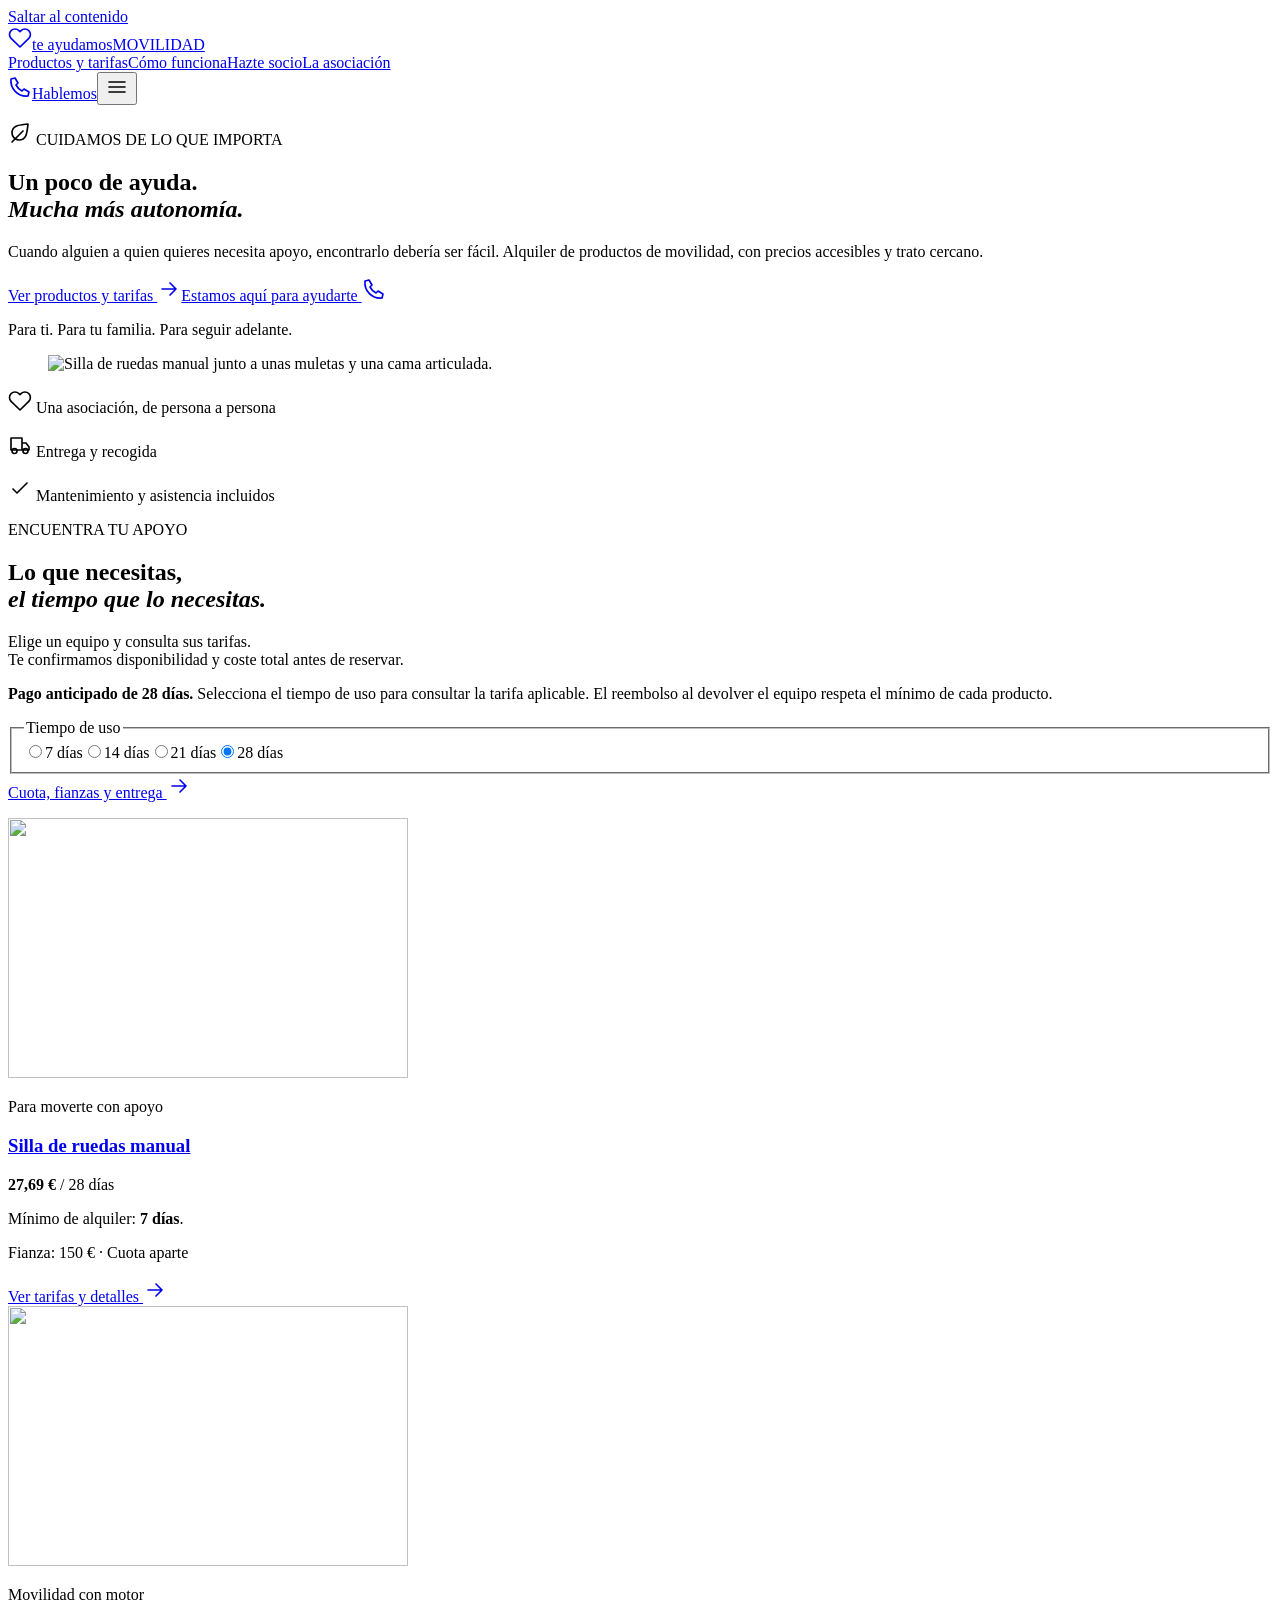
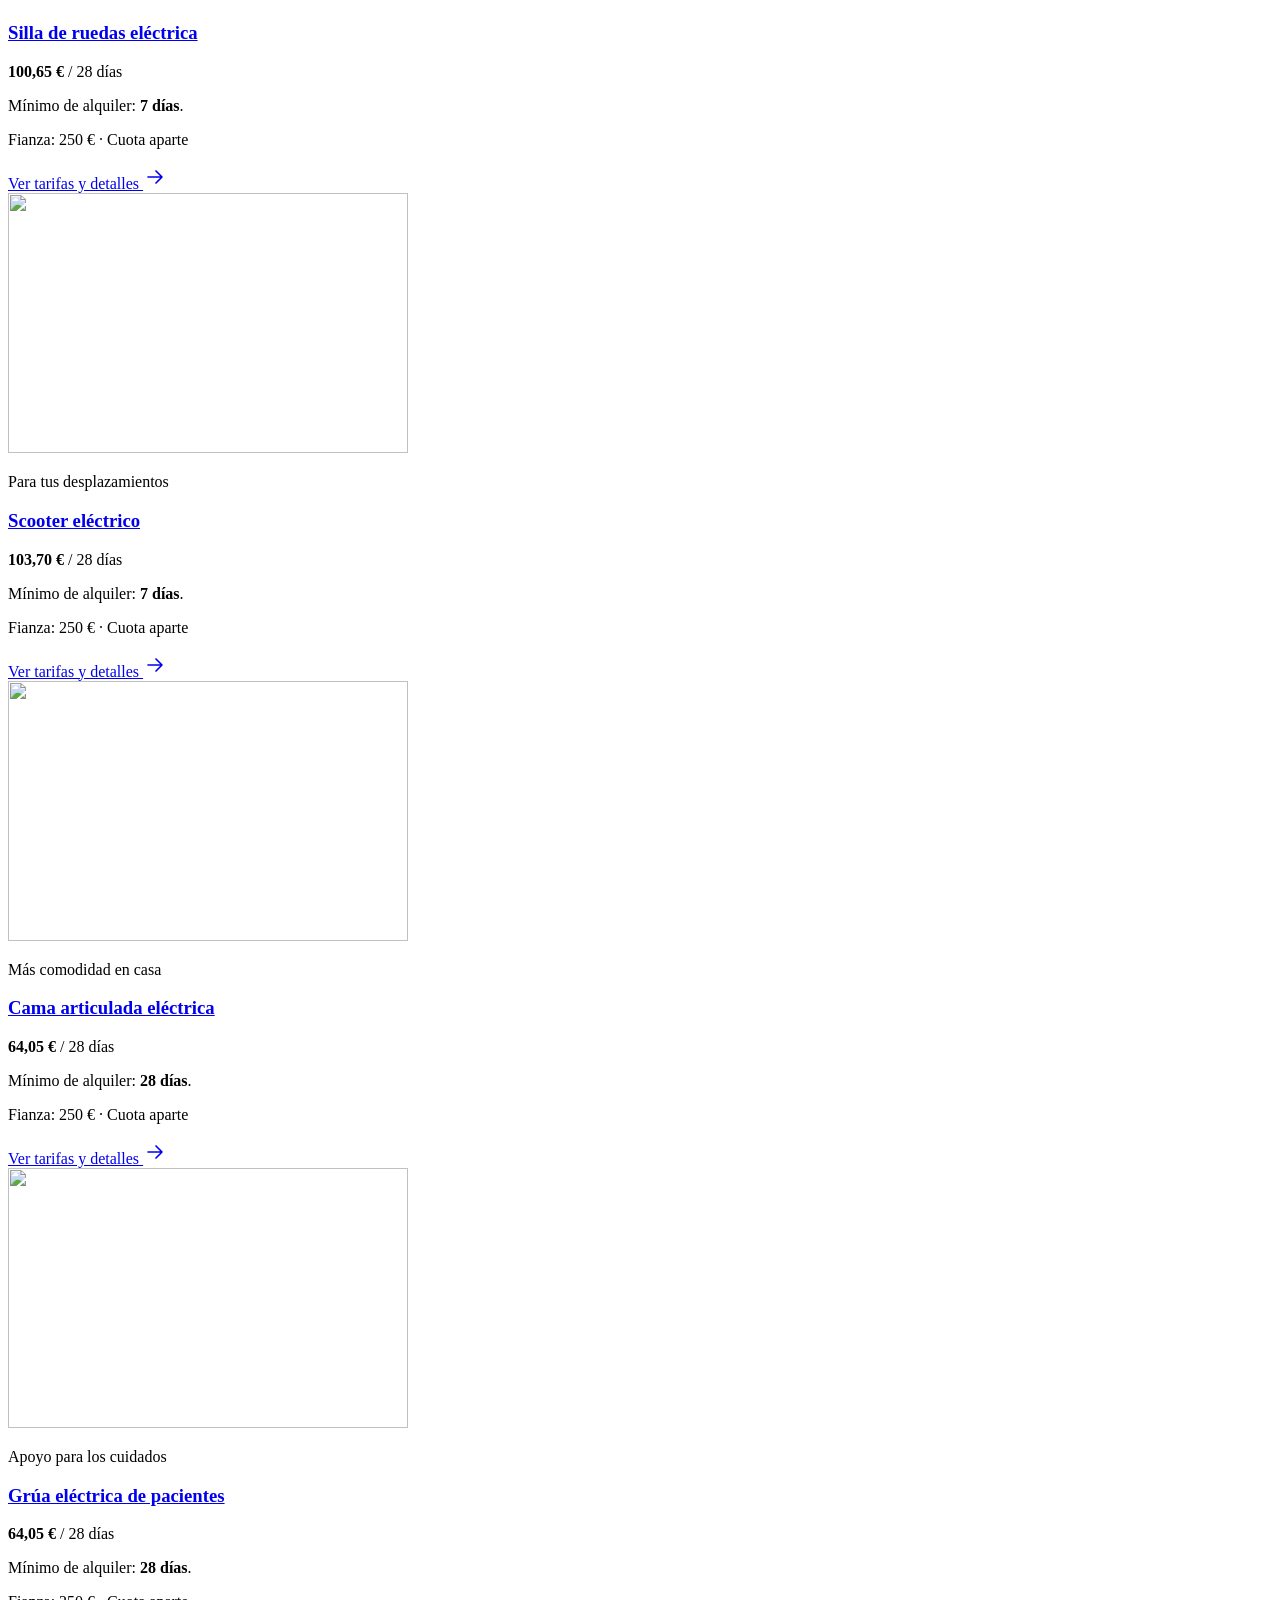
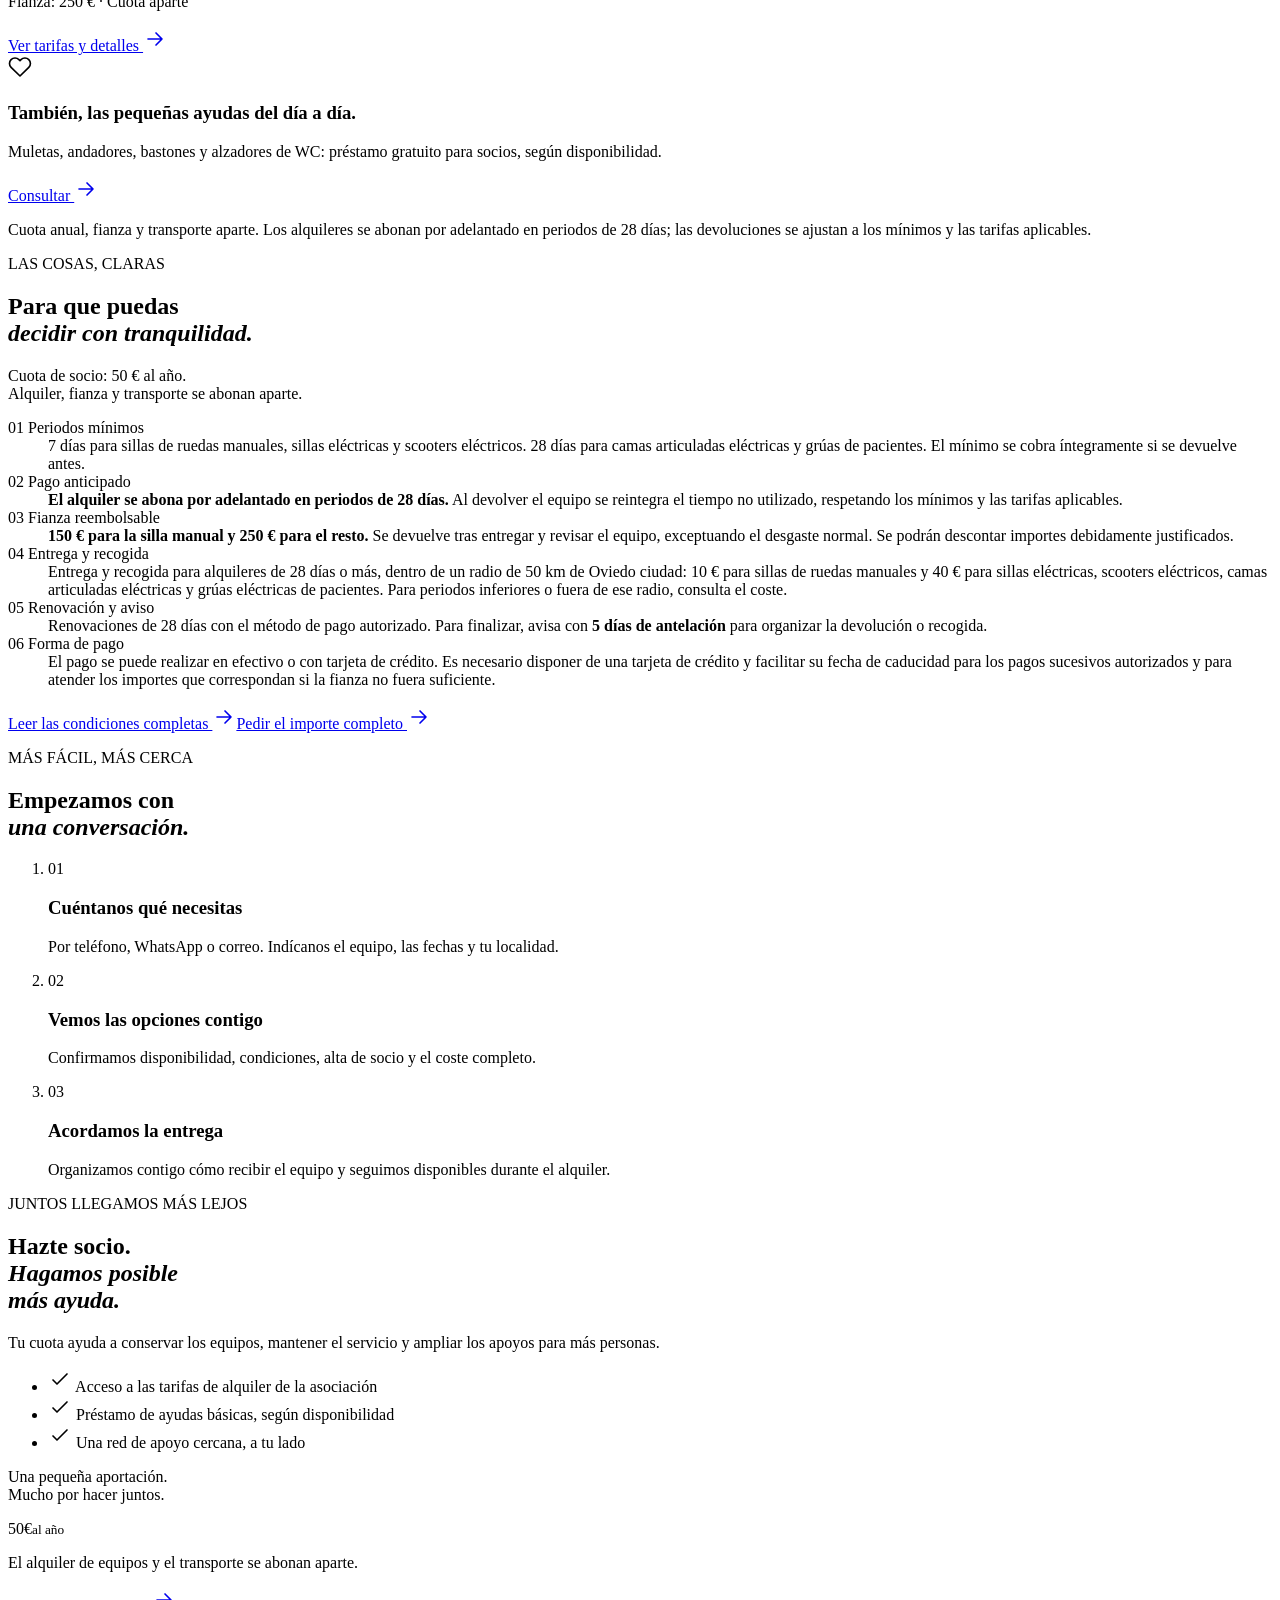
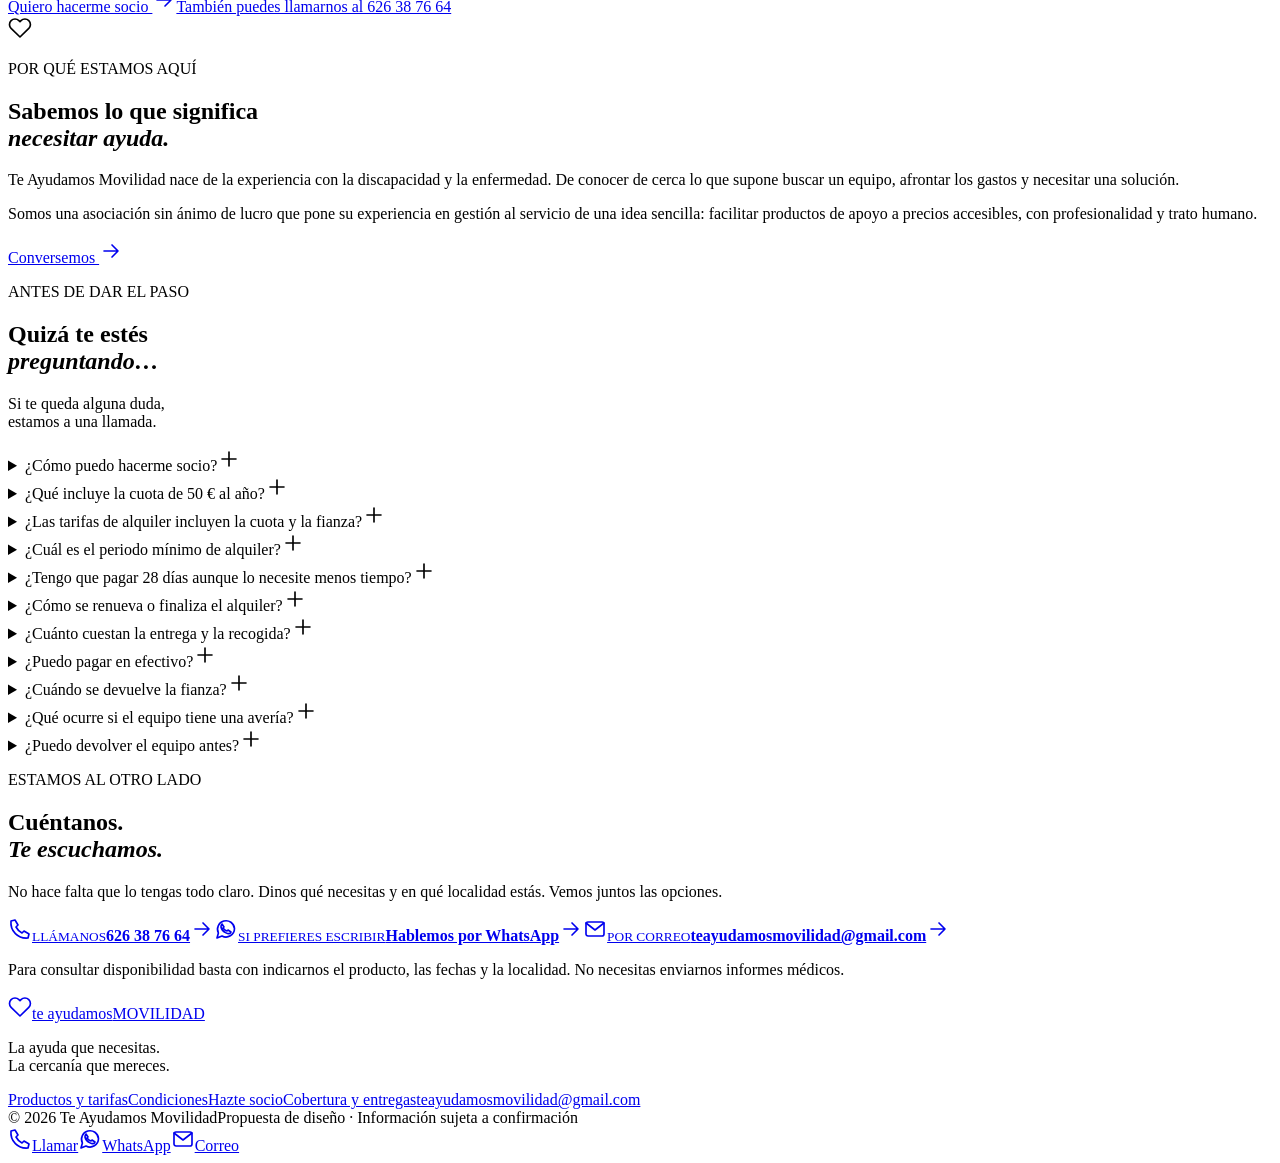
==== commit dea80f84: "fix: corregir rutas de las imágenes adaptativas de cabecera" ====
--- a/index.html
+++ b/index.html
@@ -1,4 +1,4 @@
-<!doctype html><html lang="es"><head><meta charset="utf-8"><meta name="viewport" content="width=device-width, initial-scale=1"><title>Alquiler de sillas de ruedas y productos de apoyo | Te Ayudamos Movilidad</title><meta name="description" content="Alquiler de sillas de ruedas, camas articuladas, scooters y grúas. Consulta tarifas, fianzas y cuota de socio. Atención por teléfono, WhatsApp y correo."><meta name="robots" content="noindex, nofollow"><meta name="theme-color" content="#214e41"><link rel="canonical" href="https://salvareyes.github.io/te-ayudamos-movilidad-demo/"><meta property="og:type" content="website"><meta property="og:locale" content="es_ES"><meta property="og:site_name" content="Te Ayudamos Movilidad"><meta property="og:title" content="Alquiler de sillas de ruedas y productos de apoyo | Te Ayudamos Movilidad"><meta property="og:description" content="Alquiler de sillas de ruedas, camas articuladas, scooters y grúas. Consulta tarifas, fianzas y cuota de socio. Atención por teléfono, WhatsApp y correo."><meta property="og:url" content="https://salvareyes.github.io/te-ayudamos-movilidad-demo/"><meta property="og:image" content="https://salvareyes.github.io/te-ayudamos-movilidad-demo/assets/apoyos-editorial.webp"><meta property="og:image:alt" content="Silla de ruedas manual junto a unas muletas y una cama articulada."><meta name="twitter:card" content="summary_large_image"><link rel="icon" href="/te-ayudamos-movilidad-demo/assets/favicon.svg" type="image/svg+xml"><link rel="preload" href="/te-ayudamos-movilidad-demo/assets/dm-sans-latin.woff2" as="font" type="font/woff2" crossorigin><link rel="stylesheet" href="/te-ayudamos-movilidad-demo/styles.css"><script type="application/ld+json">{"@context":"https://schema.org","@type":"Organization","@id":"https://salvareyes.github.io/te-ayudamos-movilidad-demo/#organizacion","name":"Te Ayudamos Movilidad","url":"https://salvareyes.github.io/te-ayudamos-movilidad-demo","telephone":"+34626387664","email":"teayudamosmovilidad@gmail.com"}</script><script src="/te-ayudamos-movilidad-demo/app.js" defer></script></head><body><a class="skip-link" href="#contenido">Saltar al contenido</a><header class="site-header"><div class="wrap header-inner"><a class="brand" href="/te-ayudamos-movilidad-demo/" aria-label="Te Ayudamos Movilidad, inicio"><span class="brand-symbol"><svg class="icon " width="24" height="24" viewBox="0 0 24 24" fill="none" stroke="currentColor" stroke-width="1.65" stroke-linecap="round" stroke-linejoin="round" aria-hidden="true"><path d="M20.8 4.6a5.5 5.5 0 0 0-7.8 0L12 5.7l-1.1-1.1a5.5 5.5 0 0 0-7.8 7.8L12 21l8.8-8.6a5.5 5.5 0 0 0 0-7.8Z"/></svg></span><span>te ayudamos<span class="brand-sub">MOVILIDAD</span></span></a><nav class="main-nav" id="menu-principal" aria-label="Navegación principal"><a href="/te-ayudamos-movilidad-demo/#tarifas">Productos y tarifas</a><a href="/te-ayudamos-movilidad-demo/#como-funciona">Cómo funciona</a><a href="/te-ayudamos-movilidad-demo/#socios">Hazte socio</a><a href="/te-ayudamos-movilidad-demo/#nosotros">La asociación</a></nav><a class="header-contact" href="tel:+34626387664" aria-label="Llamar al 626 38 76 64"><svg class="icon " width="24" height="24" viewBox="0 0 24 24" fill="none" stroke="currentColor" stroke-width="1.65" stroke-linecap="round" stroke-linejoin="round" aria-hidden="true"><path d="m7 3 3 5-2 2a14 14 0 0 0 6 6l2-2 5 3-1 4C10 22 2 14 3 4z"/></svg><span>Hablemos</span></a><button class="menu-toggle" aria-expanded="false" aria-controls="menu-principal" aria-label="Abrir menú"><svg class="icon " width="24" height="24" viewBox="0 0 24 24" fill="none" stroke="currentColor" stroke-width="1.65" stroke-linecap="round" stroke-linejoin="round" aria-hidden="true"><path d="M4 7h16M4 12h16M4 17h16"/></svg></button></div></header><main id="contenido"><section class="hero"><div class="wrap hero-inner"><div class="hero-copy"><p class="eyebrow"><svg class="icon " width="24" height="24" viewBox="0 0 24 24" fill="none" stroke="currentColor" stroke-width="1.65" stroke-linecap="round" stroke-linejoin="round" aria-hidden="true"><path d="M20 3c-1 8-1 16-9 16a7 7 0 0 1-7-7C4 4 12 4 20 3Z"/><path d="m4 21 11-11"/></svg> CUIDAMOS DE LO QUE IMPORTA</p><h1>Un poco de ayuda.<br><em>Mucha más autonomía.</em></h1><p class="hero-description">Cuando alguien a quien quieres necesita apoyo, encontrarlo debería ser fácil. Alquiler de productos de movilidad, con precios accesibles y trato cercano.</p><div class="hero-actions"><a class="button primary" href="#tarifas">Ver productos y tarifas <svg class="icon " width="24" height="24" viewBox="0 0 24 24" fill="none" stroke="currentColor" stroke-width="1.65" stroke-linecap="round" stroke-linejoin="round" aria-hidden="true"><path d="M5 12h14m-6-6 6 6-6 6"/></svg></a><a class="text-link" href="#contacto">Estamos aquí para ayudarte <svg class="icon " width="24" height="24" viewBox="0 0 24 24" fill="none" stroke="currentColor" stroke-width="1.65" stroke-linecap="round" stroke-linejoin="round" aria-hidden="true"><path d="m7 3 3 5-2 2a14 14 0 0 0 6 6l2-2 5 3-1 4C10 22 2 14 3 4z"/></svg></a></div><p class="hero-small">Para ti. Para tu familia. Para seguir adelante.</p></div><figure class="hero-figure"><img class="hero-photo hero-equipment" src="/te-ayudamos-movilidad-demo/assets/apoyos-editorial.webp" srcset="/assets/apoyos-editorial-640.webp 640w, /assets/apoyos-editorial.webp 1200w" sizes="(min-width: 900px) 46vw, 100vw" alt="Silla de ruedas manual junto a unas muletas y una cama articulada." width="1200" height="1200" fetchpriority="high"></figure></div></section><div class="trust-strip wrap"><p><svg class="icon " width="24" height="24" viewBox="0 0 24 24" fill="none" stroke="currentColor" stroke-width="1.65" stroke-linecap="round" stroke-linejoin="round" aria-hidden="true"><path d="M20.8 4.6a5.5 5.5 0 0 0-7.8 0L12 5.7l-1.1-1.1a5.5 5.5 0 0 0-7.8 7.8L12 21l8.8-8.6a5.5 5.5 0 0 0 0-7.8Z"/></svg> Una asociación, de persona a persona</p><p><svg class="icon " width="24" height="24" viewBox="0 0 24 24" fill="none" stroke="currentColor" stroke-width="1.65" stroke-linecap="round" stroke-linejoin="round" aria-hidden="true"><path d="M3 5h11v12H3zm11 5h4l3 4v3h-7"/><circle cx="6.5" cy="18" r="2.5"/><circle cx="17.5" cy="18" r="2.5"/></svg> Entrega y recogida</p><p><svg class="icon " width="24" height="24" viewBox="0 0 24 24" fill="none" stroke="currentColor" stroke-width="1.65" stroke-linecap="round" stroke-linejoin="round" aria-hidden="true"><path d="m5 12 4 4L19 6"/></svg> Mantenimiento y asistencia incluidos</p></div>
+<!doctype html><html lang="es"><head><meta charset="utf-8"><meta name="viewport" content="width=device-width, initial-scale=1"><title>Alquiler de sillas de ruedas y productos de apoyo | Te Ayudamos Movilidad</title><meta name="description" content="Alquiler de sillas de ruedas, camas articuladas, scooters y grúas. Consulta tarifas, fianzas y cuota de socio. Atención por teléfono, WhatsApp y correo."><meta name="robots" content="noindex, nofollow"><meta name="theme-color" content="#214e41"><link rel="canonical" href="https://salvareyes.github.io/te-ayudamos-movilidad-demo/"><meta property="og:type" content="website"><meta property="og:locale" content="es_ES"><meta property="og:site_name" content="Te Ayudamos Movilidad"><meta property="og:title" content="Alquiler de sillas de ruedas y productos de apoyo | Te Ayudamos Movilidad"><meta property="og:description" content="Alquiler de sillas de ruedas, camas articuladas, scooters y grúas. Consulta tarifas, fianzas y cuota de socio. Atención por teléfono, WhatsApp y correo."><meta property="og:url" content="https://salvareyes.github.io/te-ayudamos-movilidad-demo/"><meta property="og:image" content="https://salvareyes.github.io/te-ayudamos-movilidad-demo/assets/apoyos-editorial.webp"><meta property="og:image:alt" content="Silla de ruedas manual junto a unas muletas y una cama articulada."><meta name="twitter:card" content="summary_large_image"><link rel="icon" href="/te-ayudamos-movilidad-demo/assets/favicon.svg" type="image/svg+xml"><link rel="preload" href="/te-ayudamos-movilidad-demo/assets/dm-sans-latin.woff2" as="font" type="font/woff2" crossorigin><link rel="stylesheet" href="/te-ayudamos-movilidad-demo/styles.css"><script type="application/ld+json">{"@context":"https://schema.org","@type":"Organization","@id":"https://salvareyes.github.io/te-ayudamos-movilidad-demo/#organizacion","name":"Te Ayudamos Movilidad","url":"https://salvareyes.github.io/te-ayudamos-movilidad-demo","telephone":"+34626387664","email":"teayudamosmovilidad@gmail.com"}</script><script src="/te-ayudamos-movilidad-demo/app.js" defer></script></head><body><a class="skip-link" href="#contenido">Saltar al contenido</a><header class="site-header"><div class="wrap header-inner"><a class="brand" href="/te-ayudamos-movilidad-demo/" aria-label="Te Ayudamos Movilidad, inicio"><span class="brand-symbol"><svg class="icon " width="24" height="24" viewBox="0 0 24 24" fill="none" stroke="currentColor" stroke-width="1.65" stroke-linecap="round" stroke-linejoin="round" aria-hidden="true"><path d="M20.8 4.6a5.5 5.5 0 0 0-7.8 0L12 5.7l-1.1-1.1a5.5 5.5 0 0 0-7.8 7.8L12 21l8.8-8.6a5.5 5.5 0 0 0 0-7.8Z"/></svg></span><span>te ayudamos<span class="brand-sub">MOVILIDAD</span></span></a><nav class="main-nav" id="menu-principal" aria-label="Navegación principal"><a href="/te-ayudamos-movilidad-demo/#tarifas">Productos y tarifas</a><a href="/te-ayudamos-movilidad-demo/#como-funciona">Cómo funciona</a><a href="/te-ayudamos-movilidad-demo/#socios">Hazte socio</a><a href="/te-ayudamos-movilidad-demo/#nosotros">La asociación</a></nav><a class="header-contact" href="tel:+34626387664" aria-label="Llamar al 626 38 76 64"><svg class="icon " width="24" height="24" viewBox="0 0 24 24" fill="none" stroke="currentColor" stroke-width="1.65" stroke-linecap="round" stroke-linejoin="round" aria-hidden="true"><path d="m7 3 3 5-2 2a14 14 0 0 0 6 6l2-2 5 3-1 4C10 22 2 14 3 4z"/></svg><span>Hablemos</span></a><button class="menu-toggle" aria-expanded="false" aria-controls="menu-principal" aria-label="Abrir menú"><svg class="icon " width="24" height="24" viewBox="0 0 24 24" fill="none" stroke="currentColor" stroke-width="1.65" stroke-linecap="round" stroke-linejoin="round" aria-hidden="true"><path d="M4 7h16M4 12h16M4 17h16"/></svg></button></div></header><main id="contenido"><section class="hero"><div class="wrap hero-inner"><div class="hero-copy"><p class="eyebrow"><svg class="icon " width="24" height="24" viewBox="0 0 24 24" fill="none" stroke="currentColor" stroke-width="1.65" stroke-linecap="round" stroke-linejoin="round" aria-hidden="true"><path d="M20 3c-1 8-1 16-9 16a7 7 0 0 1-7-7C4 4 12 4 20 3Z"/><path d="m4 21 11-11"/></svg> CUIDAMOS DE LO QUE IMPORTA</p><h1>Un poco de ayuda.<br><em>Mucha más autonomía.</em></h1><p class="hero-description">Cuando alguien a quien quieres necesita apoyo, encontrarlo debería ser fácil. Alquiler de productos de movilidad, con precios accesibles y trato cercano.</p><div class="hero-actions"><a class="button primary" href="#tarifas">Ver productos y tarifas <svg class="icon " width="24" height="24" viewBox="0 0 24 24" fill="none" stroke="currentColor" stroke-width="1.65" stroke-linecap="round" stroke-linejoin="round" aria-hidden="true"><path d="M5 12h14m-6-6 6 6-6 6"/></svg></a><a class="text-link" href="#contacto">Estamos aquí para ayudarte <svg class="icon " width="24" height="24" viewBox="0 0 24 24" fill="none" stroke="currentColor" stroke-width="1.65" stroke-linecap="round" stroke-linejoin="round" aria-hidden="true"><path d="m7 3 3 5-2 2a14 14 0 0 0 6 6l2-2 5 3-1 4C10 22 2 14 3 4z"/></svg></a></div><p class="hero-small">Para ti. Para tu familia. Para seguir adelante.</p></div><figure class="hero-figure"><img class="hero-photo hero-equipment" src="/te-ayudamos-movilidad-demo/assets/apoyos-editorial.webp" srcset="/te-ayudamos-movilidad-demo/assets/apoyos-editorial-640.webp 640w, /te-ayudamos-movilidad-demo/assets/apoyos-editorial.webp 1200w" sizes="(min-width: 900px) 46vw, 100vw" alt="Silla de ruedas manual junto a unas muletas y una cama articulada." width="1200" height="1200" fetchpriority="high"></figure></div></section><div class="trust-strip wrap"><p><svg class="icon " width="24" height="24" viewBox="0 0 24 24" fill="none" stroke="currentColor" stroke-width="1.65" stroke-linecap="round" stroke-linejoin="round" aria-hidden="true"><path d="M20.8 4.6a5.5 5.5 0 0 0-7.8 0L12 5.7l-1.1-1.1a5.5 5.5 0 0 0-7.8 7.8L12 21l8.8-8.6a5.5 5.5 0 0 0 0-7.8Z"/></svg> Una asociación, de persona a persona</p><p><svg class="icon " width="24" height="24" viewBox="0 0 24 24" fill="none" stroke="currentColor" stroke-width="1.65" stroke-linecap="round" stroke-linejoin="round" aria-hidden="true"><path d="M3 5h11v12H3zm11 5h4l3 4v3h-7"/><circle cx="6.5" cy="18" r="2.5"/><circle cx="17.5" cy="18" r="2.5"/></svg> Entrega y recogida</p><p><svg class="icon " width="24" height="24" viewBox="0 0 24 24" fill="none" stroke="currentColor" stroke-width="1.65" stroke-linecap="round" stroke-linejoin="round" aria-hidden="true"><path d="m5 12 4 4L19 6"/></svg> Mantenimiento y asistencia incluidos</p></div>
 <section id="tarifas" class="catalog-section section"><div class="wrap"><div class="section-heading"><div><p class="eyebrow">ENCUENTRA TU APOYO</p><h2>Lo que necesitas,<br><em>el tiempo que lo necesitas.</em></h2></div><p>Elige un equipo y consulta sus tarifas.<br>Te confirmamos disponibilidad y coste total antes de reservar.</p></div><p class="rental-billing-notice"><strong>Pago anticipado de 28 días.</strong> Selecciona el tiempo de uso para consultar la tarifa aplicable. El reembolso al devolver el equipo respeta el mínimo de cada producto.</p><div class="pricing-tools"><fieldset class="period-picker"><legend>Tiempo de uso</legend><div class="period-options"><label><input type="radio" name="period" value="7" ><span>7 días</span></label><label><input type="radio" name="period" value="14" ><span>14 días</span></label><label><input type="radio" name="period" value="21" ><span>21 días</span></label><label><input type="radio" name="period" value="28" checked><span>28 días</span></label></div></fieldset><a href="#condiciones" class="text-link conditions-link">Cuota, fianzas y entrega <svg class="icon " width="24" height="24" viewBox="0 0 24 24" fill="none" stroke="currentColor" stroke-width="1.65" stroke-linecap="round" stroke-linejoin="round" aria-hidden="true"><path d="M5 12h14m-6-6 6 6-6 6"/></svg></a></div><p id="price-status" class="sr-only" aria-live="polite" aria-atomic="true"></p><div class="product-grid"><article class="product-card"><a class="product-image" href="/te-ayudamos-movilidad-demo/alquiler-silla-ruedas-manual/" tabindex="-1" aria-hidden="true"><img src="/te-ayudamos-movilidad-demo/assets/silla-manual.svg" alt="" width="400" height="260" loading="lazy"></a><div class="product-info"><p class="product-category">Para moverte con apoyo</p><h3><a href="/te-ayudamos-movilidad-demo/alquiler-silla-ruedas-manual/">Silla de ruedas manual</a></h3><p class="product-price"><strong data-price="alquiler-silla-ruedas-manual">27,69 €</strong><span data-period-label="alquiler-silla-ruedas-manual"> / 28 días</span></p><p class="product-advance" data-advance="alquiler-silla-ruedas-manual" hidden>Anticipo: 27,69 € por 28 días.</p><p class="product-minimum">Mínimo de alquiler: <strong>7 días</strong>.</p><p class="deposit">Fianza: 150 € <span aria-hidden="true">·</span> Cuota aparte</p><a class="product-link" href="/te-ayudamos-movilidad-demo/alquiler-silla-ruedas-manual/">Ver tarifas y detalles <svg class="icon " width="24" height="24" viewBox="0 0 24 24" fill="none" stroke="currentColor" stroke-width="1.65" stroke-linecap="round" stroke-linejoin="round" aria-hidden="true"><path d="M5 12h14m-6-6 6 6-6 6"/></svg></a></div></article><article class="product-card"><a class="product-image" href="/te-ayudamos-movilidad-demo/alquiler-silla-ruedas-electrica/" tabindex="-1" aria-hidden="true"><img src="/te-ayudamos-movilidad-demo/assets/silla-electrica.svg" alt="" width="400" height="260" loading="lazy"></a><div class="product-info"><p class="product-category">Movilidad con motor</p><h3><a href="/te-ayudamos-movilidad-demo/alquiler-silla-ruedas-electrica/">Silla de ruedas eléctrica</a></h3><p class="product-price"><strong data-price="alquiler-silla-ruedas-electrica">100,65 €</strong><span data-period-label="alquiler-silla-ruedas-electrica"> / 28 días</span></p><p class="product-advance" data-advance="alquiler-silla-ruedas-electrica" hidden>Anticipo: 100,65 € por 28 días.</p><p class="product-minimum">Mínimo de alquiler: <strong>7 días</strong>.</p><p class="deposit">Fianza: 250 € <span aria-hidden="true">·</span> Cuota aparte</p><a class="product-link" href="/te-ayudamos-movilidad-demo/alquiler-silla-ruedas-electrica/">Ver tarifas y detalles <svg class="icon " width="24" height="24" viewBox="0 0 24 24" fill="none" stroke="currentColor" stroke-width="1.65" stroke-linecap="round" stroke-linejoin="round" aria-hidden="true"><path d="M5 12h14m-6-6 6 6-6 6"/></svg></a></div></article><article class="product-card"><a class="product-image" href="/te-ayudamos-movilidad-demo/alquiler-scooter-electrico/" tabindex="-1" aria-hidden="true"><img src="/te-ayudamos-movilidad-demo/assets/scooter.svg" alt="" width="400" height="260" loading="lazy"></a><div class="product-info"><p class="product-category">Para tus desplazamientos</p><h3><a href="/te-ayudamos-movilidad-demo/alquiler-scooter-electrico/">Scooter eléctrico</a></h3><p class="product-price"><strong data-price="alquiler-scooter-electrico">103,70 €</strong><span data-period-label="alquiler-scooter-electrico"> / 28 días</span></p><p class="product-advance" data-advance="alquiler-scooter-electrico" hidden>Anticipo: 103,70 € por 28 días.</p><p class="product-minimum">Mínimo de alquiler: <strong>7 días</strong>.</p><p class="deposit">Fianza: 250 € <span aria-hidden="true">·</span> Cuota aparte</p><a class="product-link" href="/te-ayudamos-movilidad-demo/alquiler-scooter-electrico/">Ver tarifas y detalles <svg class="icon " width="24" height="24" viewBox="0 0 24 24" fill="none" stroke="currentColor" stroke-width="1.65" stroke-linecap="round" stroke-linejoin="round" aria-hidden="true"><path d="M5 12h14m-6-6 6 6-6 6"/></svg></a></div></article><article class="product-card"><a class="product-image" href="/te-ayudamos-movilidad-demo/alquiler-cama-articulada/" tabindex="-1" aria-hidden="true"><img src="/te-ayudamos-movilidad-demo/assets/cama.svg" alt="" width="400" height="260" loading="lazy"></a><div class="product-info"><p class="product-category">Más comodidad en casa</p><h3><a href="/te-ayudamos-movilidad-demo/alquiler-cama-articulada/">Cama articulada eléctrica</a></h3><p class="product-price"><strong data-price="alquiler-cama-articulada">64,05 €</strong><span data-period-label="alquiler-cama-articulada"> / 28 días</span></p><p class="product-advance" data-advance="alquiler-cama-articulada" hidden>Anticipo: 64,05 € por 28 días.</p><p class="product-minimum">Mínimo de alquiler: <strong>28 días</strong>.</p><p class="deposit">Fianza: 250 € <span aria-hidden="true">·</span> Cuota aparte</p><a class="product-link" href="/te-ayudamos-movilidad-demo/alquiler-cama-articulada/">Ver tarifas y detalles <svg class="icon " width="24" height="24" viewBox="0 0 24 24" fill="none" stroke="currentColor" stroke-width="1.65" stroke-linecap="round" stroke-linejoin="round" aria-hidden="true"><path d="M5 12h14m-6-6 6 6-6 6"/></svg></a></div></article><article class="product-card"><a class="product-image" href="/te-ayudamos-movilidad-demo/alquiler-grua-pacientes/" tabindex="-1" aria-hidden="true"><img src="/te-ayudamos-movilidad-demo/assets/grua.svg" alt="" width="400" height="260" loading="lazy"></a><div class="product-info"><p class="product-category">Apoyo para los cuidados</p><h3><a href="/te-ayudamos-movilidad-demo/alquiler-grua-pacientes/">Grúa eléctrica de pacientes</a></h3><p class="product-price"><strong data-price="alquiler-grua-pacientes">64,05 €</strong><span data-period-label="alquiler-grua-pacientes"> / 28 días</span></p><p class="product-advance" data-advance="alquiler-grua-pacientes" hidden>Anticipo: 64,05 € por 28 días.</p><p class="product-minimum">Mínimo de alquiler: <strong>28 días</strong>.</p><p class="deposit">Fianza: 250 € <span aria-hidden="true">·</span> Cuota aparte</p><a class="product-link" href="/te-ayudamos-movilidad-demo/alquiler-grua-pacientes/">Ver tarifas y detalles <svg class="icon " width="24" height="24" viewBox="0 0 24 24" fill="none" stroke="currentColor" stroke-width="1.65" stroke-linecap="round" stroke-linejoin="round" aria-hidden="true"><path d="M5 12h14m-6-6 6 6-6 6"/></svg></a></div></article></div><div class="basic-aids"><span class="basic-icon"><svg class="icon " width="24" height="24" viewBox="0 0 24 24" fill="none" stroke="currentColor" stroke-width="1.65" stroke-linecap="round" stroke-linejoin="round" aria-hidden="true"><path d="M20.8 4.6a5.5 5.5 0 0 0-7.8 0L12 5.7l-1.1-1.1a5.5 5.5 0 0 0-7.8 7.8L12 21l8.8-8.6a5.5 5.5 0 0 0 0-7.8Z"/></svg></span><div><h3>También, las pequeñas ayudas del día a día.</h3><p>Muletas, andadores, bastones y alzadores de WC: préstamo gratuito para socios, según disponibilidad.</p></div><a href="https://wa.me/34626387664?text=Hola%2C%20me%20gustar%C3%ADa%20consultar%20el%20pr%C3%A9stamo%20de%20ayudas%20b%C3%A1sicas%20para%20socios." target="_blank" rel="noopener noreferrer">Consultar <svg class="icon " width="24" height="24" viewBox="0 0 24 24" fill="none" stroke="currentColor" stroke-width="1.65" stroke-linecap="round" stroke-linejoin="round" aria-hidden="true"><path d="M5 12h14m-6-6 6 6-6 6"/></svg></a></div><p class="catalog-note">Cuota anual, fianza y transporte aparte. Los alquileres se abonan por adelantado en periodos de 28 días; las devoluciones se ajustan a los mínimos y las tarifas aplicables.</p><noscript><p class="notice">Se muestra el anticipo de 28 días. Consulta las duraciones admitidas y los mínimos en cada ficha.</p></noscript></div></section>
 <section id="condiciones" class="conditions-section section"><div class="wrap"><div class="section-heading"><div><p class="eyebrow">LAS COSAS, CLARAS</p><h2>Para que puedas<br><em>decidir con tranquilidad.</em></h2></div><p>Cuota de socio: 50 € al año.<br>Alquiler, fianza y transporte se abonan aparte.</p></div><dl class="condition-list"><div><dt><span>01</span> Periodos mínimos</dt><dd>7 días para sillas de ruedas manuales, sillas eléctricas y scooters eléctricos. 28 días para camas articuladas eléctricas y grúas de pacientes. El mínimo se cobra íntegramente si se devuelve antes.</dd></div><div><dt><span>02</span> Pago anticipado</dt><dd><strong>El alquiler se abona por adelantado en periodos de 28 días.</strong> Al devolver el equipo se reintegra el tiempo no utilizado, respetando los mínimos y las tarifas aplicables.</dd></div><div><dt><span>03</span> Fianza reembolsable</dt><dd><strong>150 € para la silla manual y 250 € para el resto.</strong> Se devuelve tras entregar y revisar el equipo, exceptuando el desgaste normal. Se podrán descontar importes debidamente justificados.</dd></div><div><dt><span>04</span> Entrega y recogida</dt><dd>Entrega y recogida para alquileres de 28 días o más, dentro de un radio de 50 km de Oviedo ciudad: 10 € para sillas de ruedas manuales y 40 € para sillas eléctricas, scooters eléctricos, camas articuladas eléctricas y grúas eléctricas de pacientes. Para periodos inferiores o fuera de ese radio, consulta el coste.</dd></div><div><dt><span>05</span> Renovación y aviso</dt><dd>Renovaciones de 28 días con el método de pago autorizado. Para finalizar, avisa con <strong>5 días de antelación</strong> para organizar la devolución o recogida.</dd></div><div><dt><span>06</span> Forma de pago</dt><dd>El pago se puede realizar en efectivo o con tarjeta de crédito. Es necesario disponer de una tarjeta de crédito y facilitar su fecha de caducidad para los pagos sucesivos autorizados y para atender los importes que correspondan si la fianza no fuera suficiente.</dd></div></dl><div class="conditions-actions"><a class="button primary" href="/te-ayudamos-movilidad-demo/condiciones-de-alquiler/">Leer las condiciones completas <svg class="icon " width="24" height="24" viewBox="0 0 24 24" fill="none" stroke="currentColor" stroke-width="1.65" stroke-linecap="round" stroke-linejoin="round" aria-hidden="true"><path d="M5 12h14m-6-6 6 6-6 6"/></svg></a><a class="text-link" href="https://wa.me/34626387664?text=Hola%2C%20quisiera%20conocer%20el%20coste%20total%20del%20alquiler%2C%20incluyendo%20anticipo%2C%20cuota%2C%20fianza%20y%20transporte." target="_blank" rel="noopener noreferrer">Pedir el importe completo <svg class="icon " width="24" height="24" viewBox="0 0 24 24" fill="none" stroke="currentColor" stroke-width="1.65" stroke-linecap="round" stroke-linejoin="round" aria-hidden="true"><path d="M5 12h14m-6-6 6 6-6 6"/></svg></a></div></div></section>
 <section id="como-funciona" class="steps-section section"><div class="wrap"><p class="eyebrow">MÁS FÁCIL, MÁS CERCA</p><h2>Empezamos con<br><em>una conversación.</em></h2><ol class="steps-grid"><li><span class="step-number">01</span><h3>Cuéntanos qué necesitas</h3><p>Por teléfono, WhatsApp o correo. Indícanos el equipo, las fechas y tu localidad.</p></li><li><span class="step-number">02</span><h3>Vemos las opciones contigo</h3><p>Confirmamos disponibilidad, condiciones, alta de socio y el coste completo.</p></li><li><span class="step-number">03</span><h3>Acordamos la entrega</h3><p>Organizamos contigo cómo recibir el equipo y seguimos disponibles durante el alquiler.</p></li></ol></div></section>
